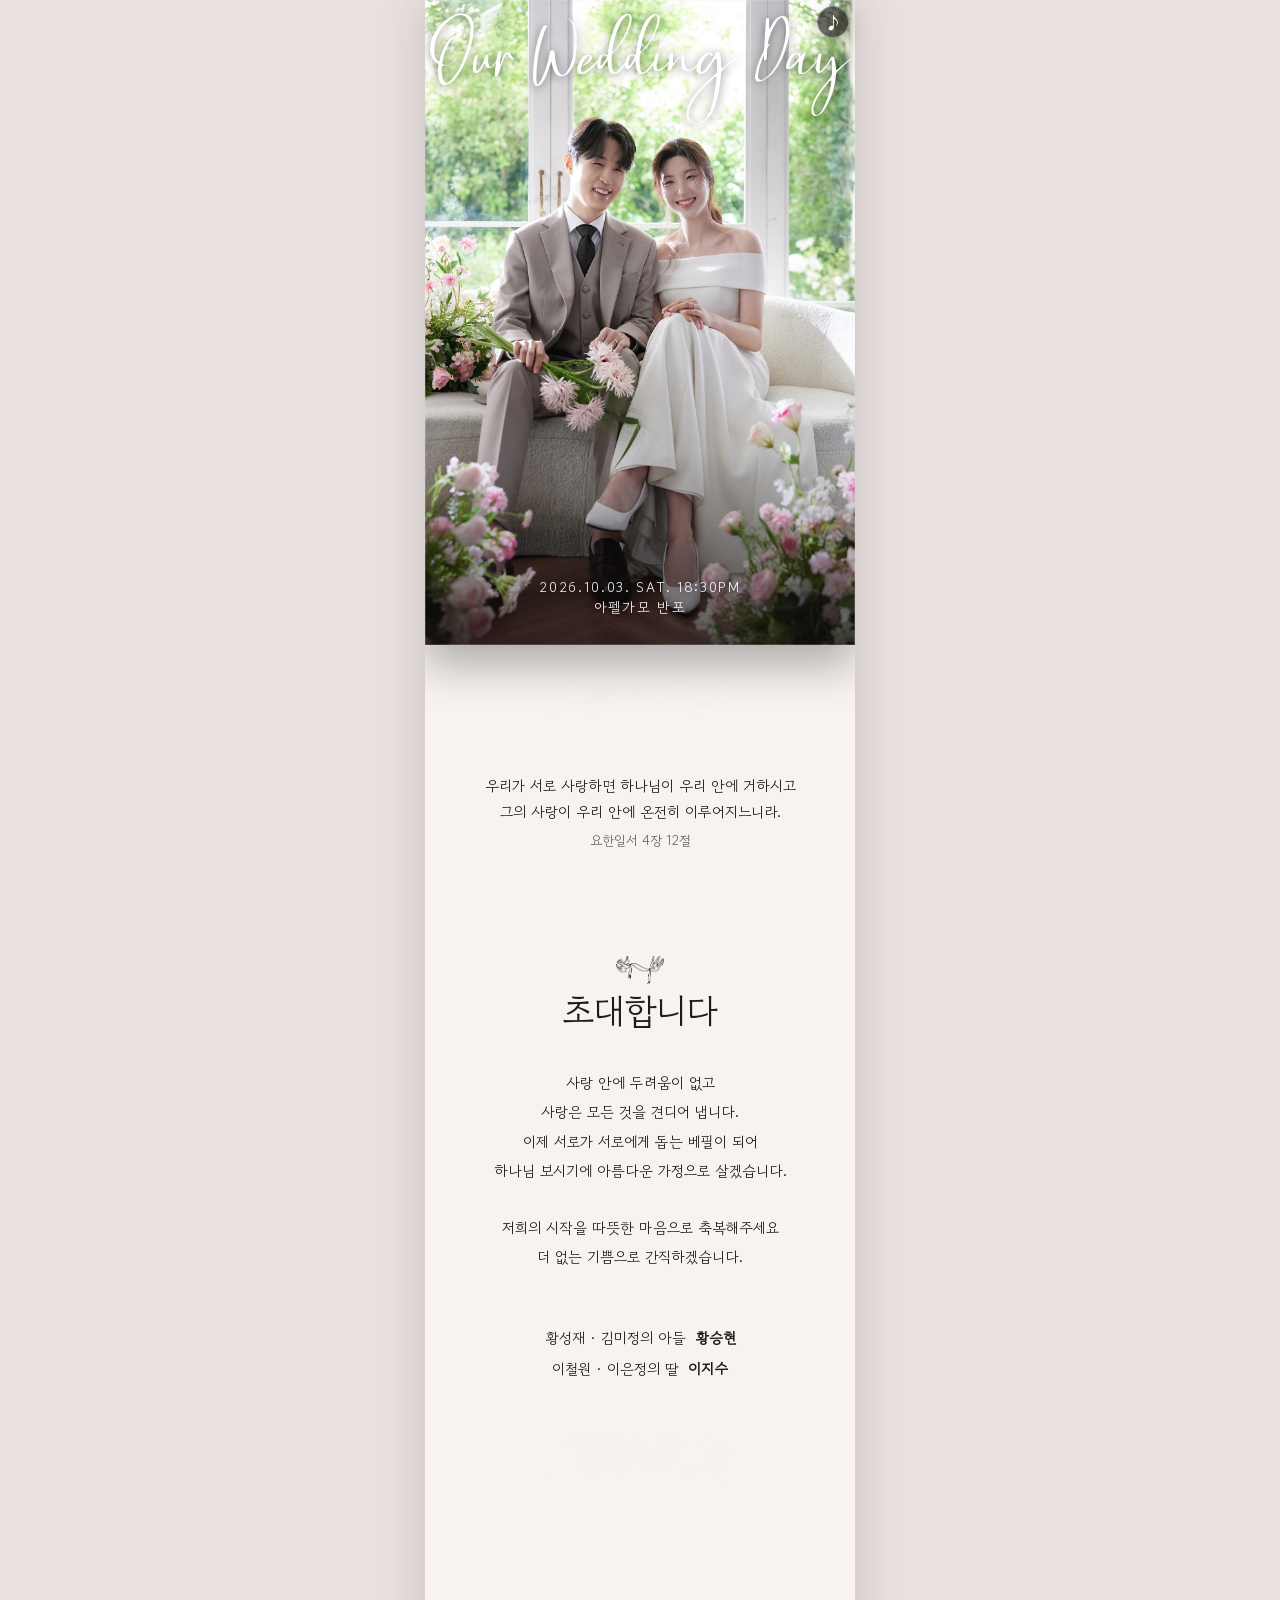
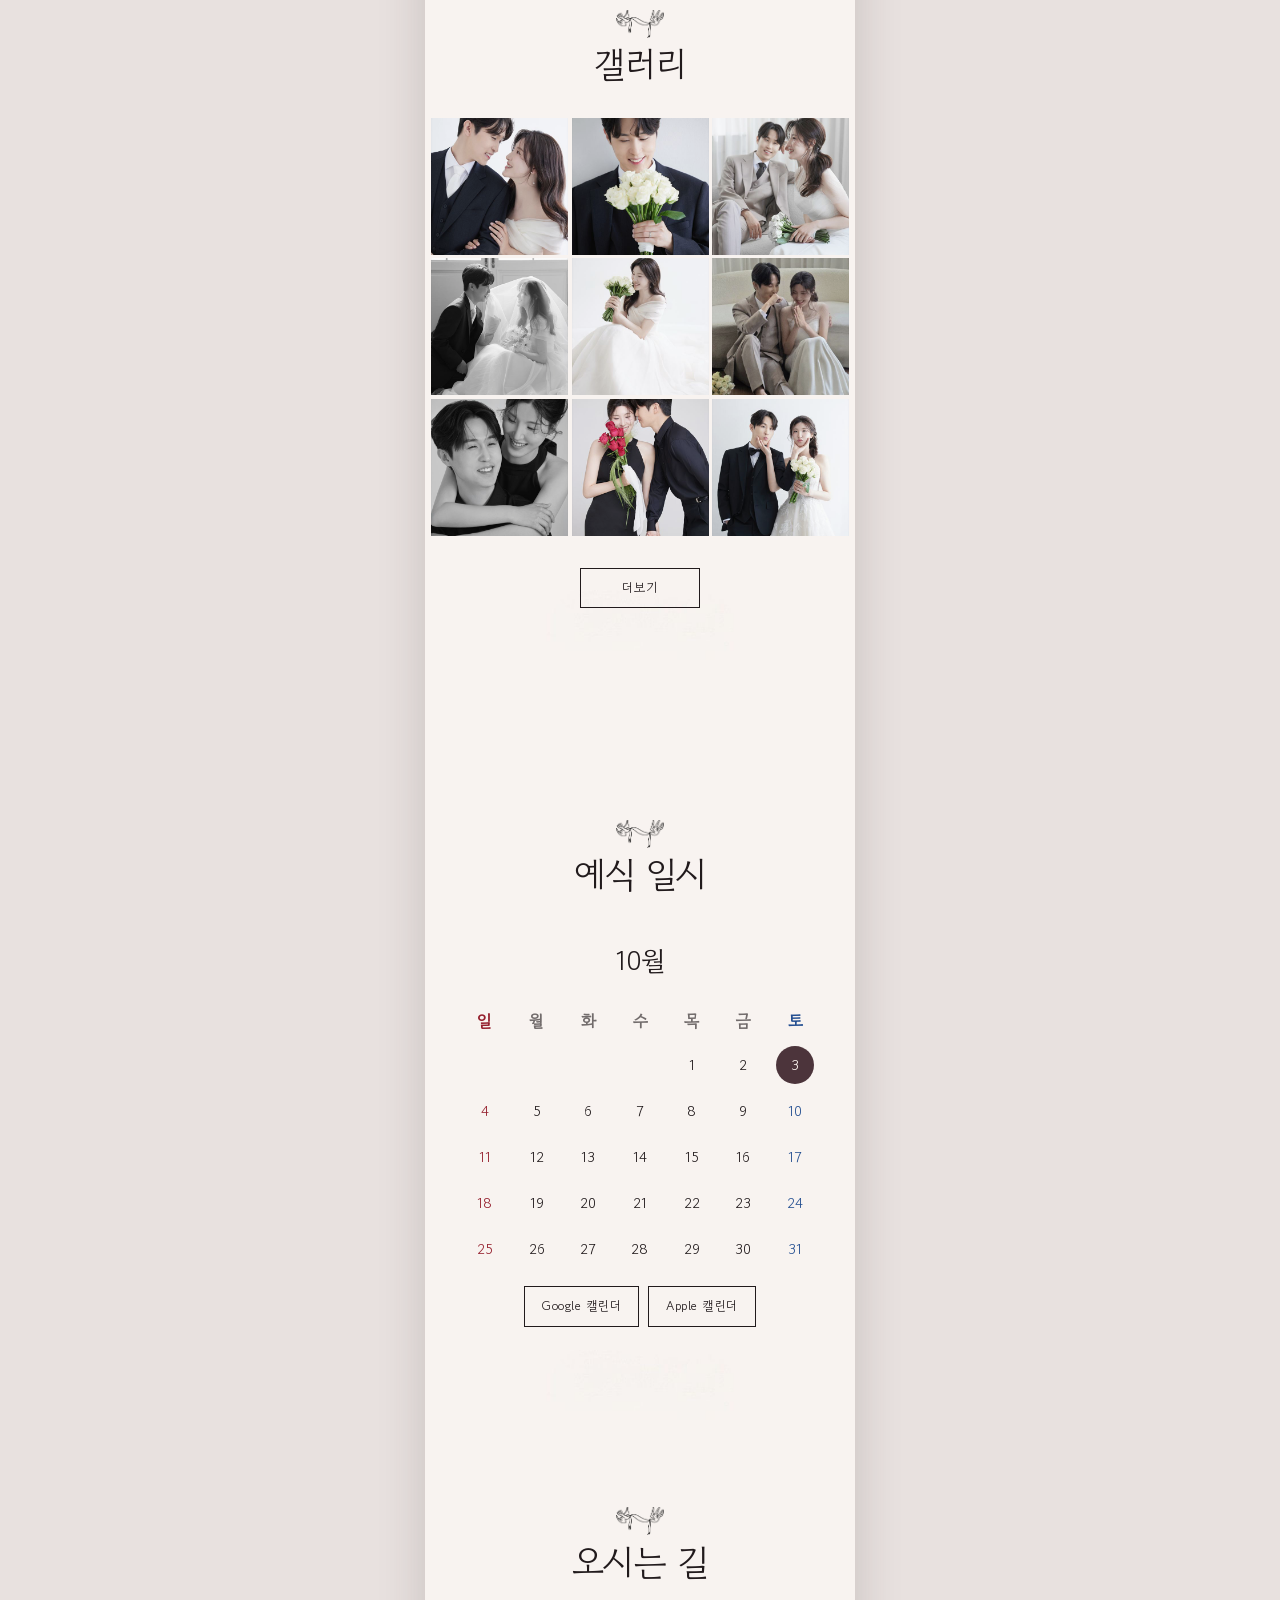
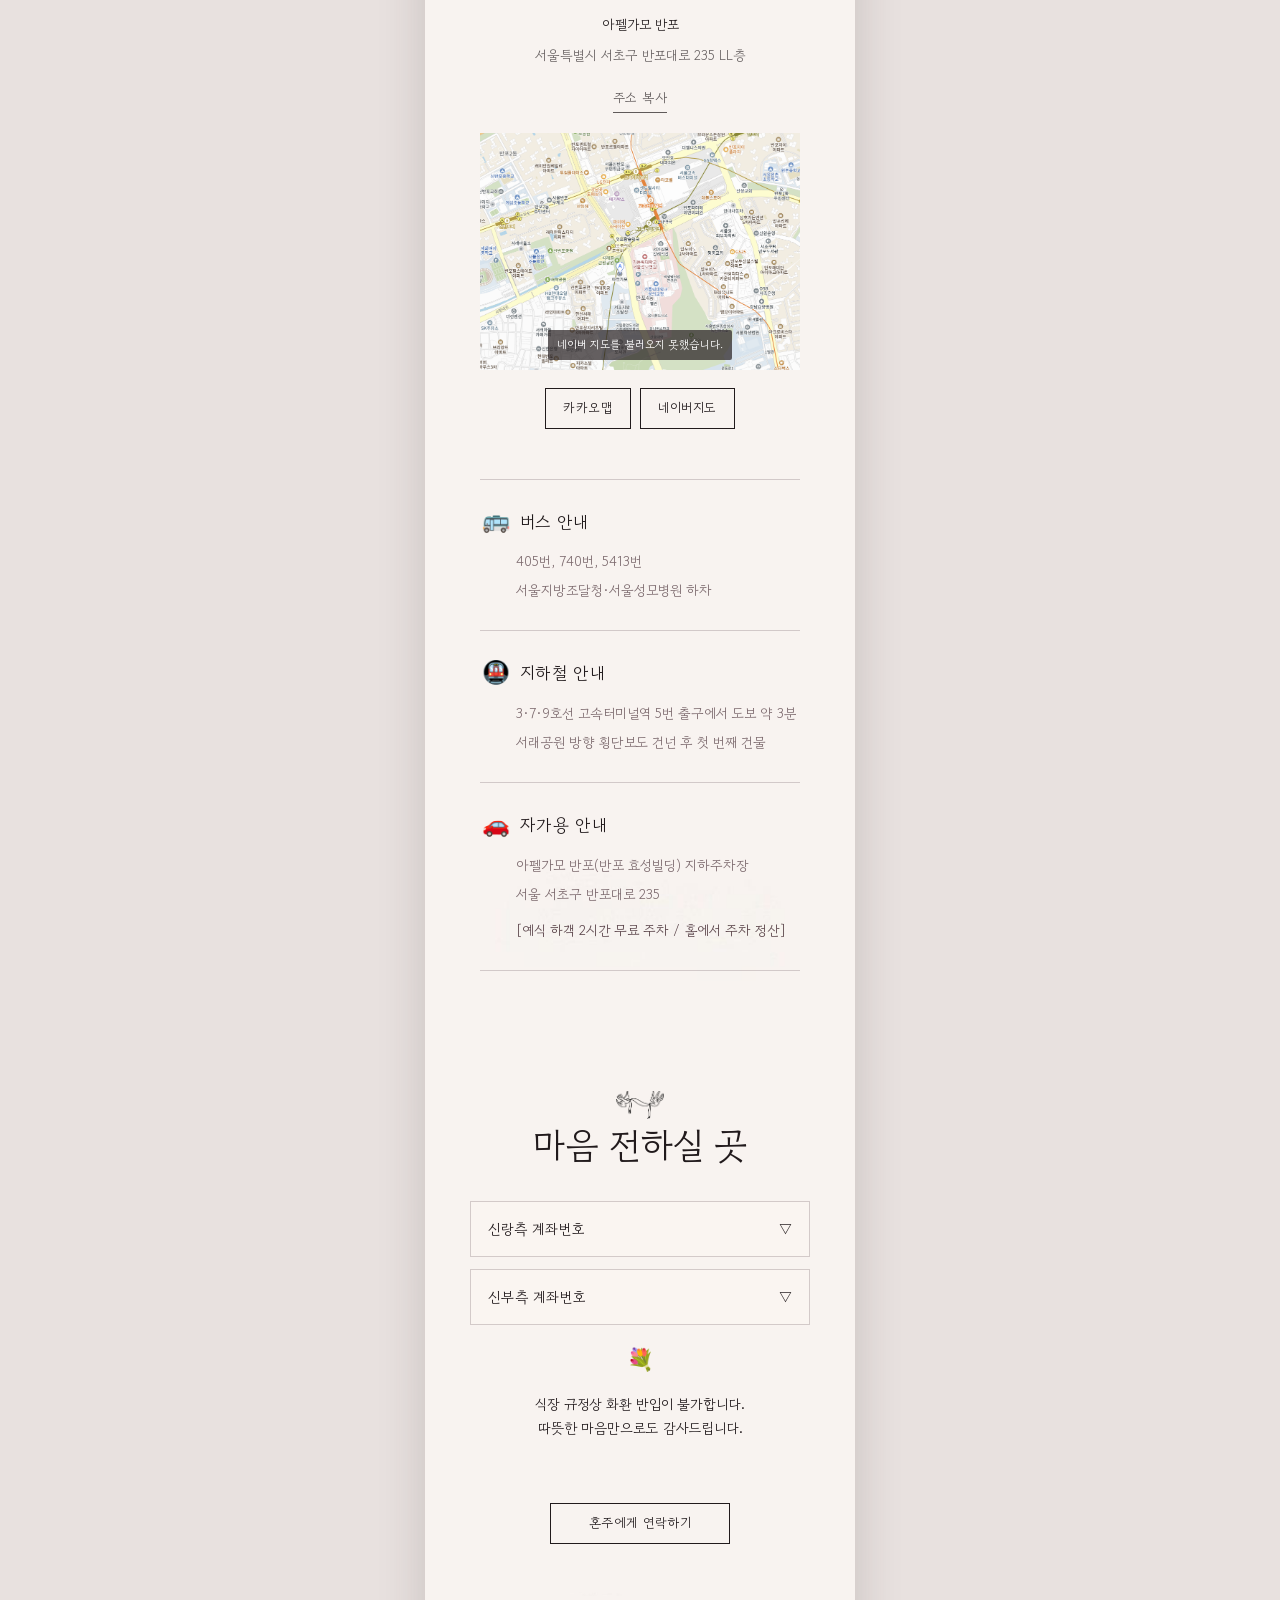
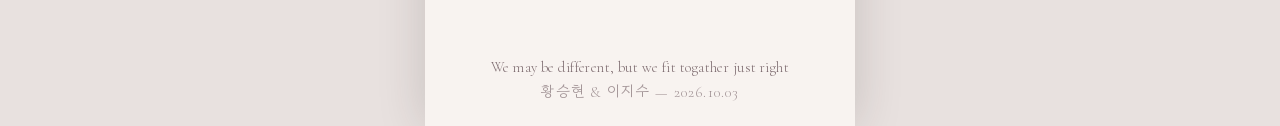
==== index.html @ 0a75066a "Add files via upload" ====
﻿<!DOCTYPE html>
<html lang="ko">
<head>
  <meta charset="UTF-8">
  <meta name="viewport" content="width=device-width, initial-scale=1.0, maximum-scale=1.0, user-scalable=no, viewport-fit=cover">
  <meta name="format-detection" content="telephone=no">

  <!-- Meta / OG tags - config.js 값으로 script에서 동적 설정 -->
  <meta property="og:type" content="website">
  <meta property="og:url" content="https://jisu-seunghyun.github.io/wedding/">
  <meta property="og:title" content="황승현 ♥ 이지수 결혼합니다">
  <meta property="og:description" content="2026년 10월 3일 토요일 오후 6시 30분, 아펠가모 반포">
  <meta property="og:image" content="https://jisu-seunghyun.github.io/wedding/images/og/1.jpg?v=20260901-1">
  <meta name="description" content="">

  <title>황승현 ♥ 이지수 결혼합니다</title>

  <link rel="stylesheet" href="styles.css?v=20260902-6">
  <script src="config.js?v=20260901-2"></script>
</head>
<body>

  <!-- ─── Background Music ─── -->
  <audio id="bgmAudio" src="music/bgm.mp3" loop preload="none"></audio>
  <button class="bgm-toggle" id="bgmToggle" type="button" aria-label="배경음악 재생" aria-pressed="false">
    ♪
  </button>

  <!-- ─── Curtain (Simple Overlay) ─── -->
  <div id="curtain" class="curtain" hidden>
    <div class="curtain__content">
      <p class="curtain__names" id="curtainNames"></p>
      <button class="curtain__btn" id="curtainBtn">열기</button>
    </div>
  </div>

  <!-- ─── Toast Notification ─── -->
  <div id="toast" class="toast" aria-live="polite"></div>

  <!-- ─── Photo Viewer Modal ─── -->
  <div id="photoModal" class="photo-modal" role="dialog" aria-modal="true" aria-label="사진 보기">
    <button class="photo-modal__close" id="modalClose" aria-label="닫기">&times;</button>
    <button class="photo-modal__nav photo-modal__nav--prev" id="modalPrev" aria-label="이전 사진">&#8249;</button>
    <button class="photo-modal__nav photo-modal__nav--next" id="modalNext" aria-label="다음 사진">&#8250;</button>
    <div class="photo-modal__container" id="modalContainer">
      <div class="photo-modal__track" id="modalTrack"></div>
    </div>
    <div class="photo-modal__counter" id="modalCounter"></div>
  </div>

  <!-- ─── Family Contact Modal ─── -->
  <div id="contactModal" class="contact-modal" role="dialog" aria-modal="true" aria-hidden="true" aria-labelledby="contactModalTitle">
    <div class="contact-modal__panel" role="document" tabindex="-1">
      <button class="contact-modal__close" id="contactModalClose" type="button" aria-label="닫기">&times;</button>
      <h2 class="contact-modal__title" id="contactModalTitle">혼주에게 연락하기</h2>
      <div class="contact-modal__grid">
        <section class="contact-modal__side" aria-labelledby="groomContactTitle">
          <h3 class="contact-modal__side-title" id="groomContactTitle">신랑측</h3>
          <div class="contact-modal__list" id="groomContactList"></div>
        </section>
        <section class="contact-modal__side" aria-labelledby="brideContactTitle">
          <h3 class="contact-modal__side-title" id="brideContactTitle">신부측</h3>
          <div class="contact-modal__list" id="brideContactList"></div>
        </section>
      </div>
    </div>
  </div>

  <!-- Main Content -->
  <main id="mainContent" class="main-content">
    <!-- Page 1: Cover -->
    <section class="page page--dark hero" id="hero">
      <div class="page__inner hero__inner">
        <figure class="hero__photo-frame animate-item" data-animate="fade-in">
          <img class="hero__photo" id="heroPhoto" src="" width="1333" height="2000" alt="신랑 신부 웨딩 사진" loading="eager">
          <header class="hero__heading">
            <p class="hero__eyebrow">Our Wedding Day</p>
          </header>
          <div class="hero__content">
            <p class="hero__date" id="heroDate"></p>
            <p class="hero__venue" id="heroVenue"></p>
          </div>
        </figure>
        <div class="countdown" id="countdown" aria-hidden="true">
          <p id="countdownLabel"></p>
          <span id="countDays">0</span><span id="countHours">0</span>
          <span id="countMinutes">0</span><span id="countSeconds">0</span>
        </div>
      </div>
    </section>

    <!-- Page 2: Invitation -->
    <section class="page page--dark greeting" id="greeting">
      <div class="page__inner greeting__inner">
        <div class="greeting__bridge">
          <p class="greeting__scripture animate-item" data-animate="fade-up">
            우리가 서로 사랑하면 하나님이 우리 안에 거하시고<br>
            그의 사랑이 우리 안에 온전히 이루어지느니라.
            <span class="greeting__scripture-reference">요한일서 4장 12절</span>
          </p>
          <img class="section-decoration animate-item" src="pigeon.png?v=20260901-1" width="1619" height="972" alt="" aria-hidden="true" loading="lazy" decoding="async" data-animate="fade-up">
        </div>
        <div class="greeting__body">
          <h2 class="section__title greeting__title animate-item" data-animate="fade-up">초대합니다</h2>
          <div class="greeting__message animate-item" data-animate="fade-up">
            <p>사랑 안에 두려움이 없고<br>사랑은 모든 것을 견디어 냅니다.<br>이제 서로가 서로에게 돕는 베필이 되어<br>하나님 보시기에 아름다운 가정으로 살겠습니다.</p>
            <p>저희의 시작을 따뜻한 마음으로 축복해주세요<br>더 없는 기쁨으로 간직하겠습니다.</p>
          </div>
          <div class="greeting__parents animate-item" data-animate="fade-up" id="greetingParents"></div>
        </div>
      </div>
    </section>

    <!-- Page 3: Gallery -->
    <section class="page page--dark gallery" id="gallery">
      <div class="page__inner gallery__inner">
        <header class="gallery__heading animate-item" data-animate="fade-up">
          <img class="section-decoration" src="pigeon.png?v=20260901-1" width="1619" height="972" alt="" aria-hidden="true" loading="lazy" decoding="async">
          <h2 class="section__title">갤러리</h2>
        </header>
        <div class="gallery__grid" id="galleryGrid"></div>
        <div class="gallery__more-wrap animate-item" id="galleryMoreWrap" data-animate="fade-up">
          <button class="btn btn--outline gallery__more" id="galleryMoreBtn" type="button" aria-controls="galleryGrid" aria-expanded="false">더보기</button>
        </div>
        <div class="gallery__more-wrap animate-item" id="galleryCollapseWrap" data-animate="fade-up" hidden>
          <button class="btn btn--outline gallery__more" id="galleryCollapseBtn" type="button" aria-controls="galleryGrid">접기</button>
        </div>
      </div>
    </section>

    <!-- Page 4: Calendar -->
    <section class="page page--dark calendar-section" id="calendarSection">
      <div class="page__inner utility-page__inner">
        <img class="section-decoration animate-item" src="pigeon.png?v=20260901-1" width="1619" height="972" alt="" aria-hidden="true" loading="lazy" decoding="async" data-animate="fade-up">
        <h2 class="section__title animate-item" data-animate="fade-up">예식 일시</h2>
        <div class="calendar animate-item" data-animate="fade-up" id="calendarGrid"></div>
        <div class="calendar-actions animate-item" data-animate="fade-up">
          <a class="btn btn--outline" id="googleCalBtn" href="#" target="_blank" rel="noopener">Google 캘린더</a>
          <button class="btn btn--outline" id="icsDownloadBtn">Apple 캘린더</button>
        </div>
      </div>
    </section>

    <!-- Page 5: Location -->
    <section class="page page--dark location" id="location">
      <div class="page__inner location__inner">
        <header class="location__heading animate-item" data-animate="fade-up">
          <img class="section-decoration" src="pigeon.png?v=20260901-1" width="1619" height="972" alt="" aria-hidden="true" loading="lazy" decoding="async">
          <h2 class="section__title">오시는 길</h2>
        </header>
        <div class="location__info animate-item" data-animate="fade-up">
          <p class="location__venue" id="locationVenue"></p>
          <p class="location__address" id="locationAddress"></p>
          <p class="location__tel" id="locationTel"></p>
          <button class="btn btn--text location__copy" id="copyAddressBtn">주소 복사</button>
        </div>
        <div class="location__map animate-item" id="locationMapWrap" data-animate="fade-in">
          <div class="location__map-canvas" id="naverMap" tabindex="0" aria-label="아펠가모 반포 네이버 지도"></div>
          <p class="location__map-status" id="locationMapStatus">지도를 준비하는 중입니다.</p>
        </div>
        <div class="location__links animate-item" data-animate="fade-up">
          <a class="btn btn--outline" id="kakaoMapBtn" href="#" target="_blank" rel="noopener">카카오맵</a>
          <a class="btn btn--outline" id="naverMapBtn" href="#" target="_blank" rel="noopener">네이버지도</a>
        </div>
        <div class="location__directions animate-item" data-animate="fade-up">
          <section class="direction-guide">
            <h3 class="direction-guide__title"><span class="direction-guide__emoji" aria-hidden="true">🚌</span>버스 안내</h3>
            <div class="direction-guide__content">
              <p>405번, 740번, 5413번</p>
              <p>서울지방조달청·서울성모병원 하차</p>
            </div>
          </section>

          <section class="direction-guide">
            <h3 class="direction-guide__title"><span class="direction-guide__emoji" aria-hidden="true">🚇</span>지하철 안내</h3>
            <div class="direction-guide__content">
              <p>3·7·9호선 고속터미널역 5번 출구에서 도보 약 3분</p>
              <p>서래공원 방향 횡단보도 건넌 후 첫 번째 건물</p>
            </div>
          </section>

          <section class="direction-guide">
            <h3 class="direction-guide__title"><span class="direction-guide__emoji" aria-hidden="true">🚗</span>자가용 안내</h3>
            <div class="direction-guide__content">
              <p>아펠가모 반포(반포 효성빌딩) 지하주차장</p>
              <p>서울 서초구 반포대로 235</p>
              <p class="direction-guide__notice">[예식 하객 2시간 무료 주차 / 홀에서 주차 정산]</p>
            </div>
          </section>
        </div>
      </div>
    </section>

    <!-- Account Section (축의금) -->
    <section class="page page--dark account" id="account">
      <div class="page__inner utility-page__inner">
        <img class="section-decoration animate-item" src="pigeon.png?v=20260901-1" width="1619" height="972" alt="" aria-hidden="true" loading="lazy" decoding="async" data-animate="fade-up">
        <h2 class="section__title animate-item" data-animate="fade-up">마음 전하실 곳</h2>

        <!-- Groom Accounts -->
        <div class="accordion animate-item" data-animate="fade-up">
          <button class="accordion__trigger" id="groomAccordion" aria-expanded="false">
            <span>신랑측 계좌번호</span>
            <span class="accordion__arrow" aria-hidden="true">▽</span>
          </button>
          <div class="accordion__panel" id="groomAccordionPanel">
            <div class="accordion__panel-inner" id="groomAccountList"></div>
          </div>
        </div>

        <!-- Bride Accounts -->
        <div class="accordion animate-item" data-animate="fade-up">
          <button class="accordion__trigger" id="brideAccordion" aria-expanded="false">
            <span>신부측 계좌번호</span>
            <span class="accordion__arrow" aria-hidden="true">▽</span>
          </button>
          <div class="accordion__panel" id="brideAccordionPanel">
            <div class="accordion__panel-inner" id="brideAccountList"></div>
          </div>
        </div>

        <p class="account__desc animate-item" data-animate="fade-up">
          <span class="account__flower-emoji" aria-hidden="true">💐</span>
          식장 규정상 화환 반입이 불가합니다.<br>
          따뜻한 마음만으로도 감사드립니다.
        </p>
        <button class="btn btn--outline account__contact-button animate-item" id="contactModalOpen" type="button" data-animate="fade-up">
          혼주에게 연락하기
        </button>
      </div>
    </section>

    <!-- Footer -->
    <footer class="footer">
      <p class="footer__quote">We may be different, but we fit togather just right</p>
      <p class="footer__text" id="footerText"></p>
    </footer>

  </main>

  <script src="script.js?v=20260902-5"></script>
</body>
</html>
---- styles.css ----
@font-face {
  font-family: 'Great Vibes';
  src: url('fonts/great-vibes-regular.woff2') format('woff2');
  font-style: normal;
  font-weight: 400;
  font-display: swap;
}

@font-face {
  font-family: 'Bethany';
  src: url('fonts/bethany-regular.otf') format('opentype');
  font-style: normal;
  font-weight: 400;
  font-display: swap;
}

@font-face {
  font-family: 'Cormorant Garamond';
  src: url('fonts/cormorant-garamond-light.woff2') format('woff2');
  font-style: normal;
  font-weight: 300 600;
  font-display: swap;
}

@font-face {
  font-family: 'Cormorant Garamond';
  src: url('fonts/cormorant-garamond-bold.woff2') format('woff2');
  font-style: normal;
  font-weight: 700 900;
  font-display: swap;
}

@font-face {
  font-family: 'Gowun Dodum';
  src: url('fonts/gowun-dodum-regular.woff2') format('woff2');
  font-style: normal;
  font-weight: 400;
  font-display: swap;
}

:root {
  --ink: #211a1c;
  --wine: #4c343b;
  --rose: #b27c83;
  --blush: #f2d2d2;
  --paper: #fff8f3;
  --paper-muted: #efdeda;
  --line-dark: rgba(76, 52, 59, 0.22);
  --line-light: rgba(76, 52, 59, 0.22);
  --font-script: 'Great Vibes';
  --font-en: 'Cormorant Garamond';
  --font-ko: 'Gowun Dodum';
  --stable-viewport-height: 100vh;
  --greeting-bridge-gap: clamp(84px, 22vw, 104px);
  --hero-to-scripture-gap: clamp(126px, 33vw, 156px);
  --hero-content-bottom: clamp(20px, 4.7vw, 28px);
  --safe-top: env(safe-area-inset-top, 0px);
  --safe-bottom: env(safe-area-inset-bottom, 0px);
  --safe-left: env(safe-area-inset-left, 0px);
  --safe-right: env(safe-area-inset-right, 0px);
}

*,
*::before,
*::after {
  box-sizing: border-box;
  margin: 0;
  padding: 0;
}

html {
  font-size: 18px;
  scroll-behavior: smooth;
  -webkit-text-size-adjust: 100%;
}

body {
  min-width: 280px;
  overflow-x: hidden;
  color: var(--ink);
  background: #e8e1df;
  font-family: var(--font-ko), sans-serif;
  font-weight: 300;
  line-height: 1.75;
  -webkit-font-smoothing: antialiased;
}

body.no-scroll { overflow: hidden; }

img {
  display: block;
  width: 100%;
  max-width: 100%;
}

button,
a {
  color: inherit;
  font: inherit;
}

button {
  border: 0;
  background: none;
  cursor: pointer;
}

a { text-decoration: none; }

.main-content {
  width: 100%;
  max-width: 430px;
  margin: 0 auto;
  overflow: hidden;
  background: var(--ink);
  box-shadow: 0 0 44px rgba(48, 37, 40, 0.18);
}

.page {
  position: relative;
  isolation: isolate;
  display: flex;
  width: 100%;
  min-height: var(--stable-viewport-height);
  overflow: hidden;
  background-position: center;
  background-size: cover;
}

.page--dark {
  color: var(--ink);
  background-color: #f7f3f0;
  background-image: url('images/layout/Page_Background.jpg');
}

.page--pink {
  color: var(--wine);
  background-color: var(--blush);
  background-image: url('images/layout/background-pink.jpg');
}

.page__inner {
  position: relative;
  z-index: 1;
  width: 100%;
  margin: auto;
  padding-right: max(28px, var(--safe-right));
  padding-left: max(28px, var(--safe-left));
}

.page-kicker {
  margin-bottom: 8px;
  font-family: var(--font-en), Georgia, serif;
  font-size: 0.78rem;
  font-weight: 500;
  letter-spacing: 0.28em;
  line-height: 1.2;
  text-transform: uppercase;
}

.section__title {
  font-family: var(--font-ko), sans-serif;
  font-size: clamp(1.85rem, 8vw, 2.5rem);
  font-weight: 400;
  letter-spacing: -0.025em;
  line-height: 1.2;
}

.section-decoration {
  display: block;
  width: 47.2px;
  height: auto;
  margin: 0 auto 4.2px;
  object-fit: contain;
}

.section__ornament {
  display: block;
  width: 42px;
  height: 1px;
  margin: 24px auto;
  background: currentColor;
  opacity: 0.48;
}

/* Fixed UI */
.bgm-toggle {
  position: fixed;
  top: calc(6px + var(--safe-top));
  right: max(calc((100vw - 430px) / 2 + 6px), calc(6px + var(--safe-right)));
  z-index: 8500;
  display: grid;
  width: 32px;
  height: 32px;
  place-items: center;
  border: 1px solid rgba(255, 255, 255, 0.3);
  border-radius: 50%;
  color: var(--paper);
  background: rgba(33, 26, 28, 0.66);
  box-shadow: 0 5px 18px rgba(0, 0, 0, 0.2);
  transition: transform 180ms ease, background 180ms ease;
}

.bgm-toggle:hover,
.bgm-toggle:focus-visible {
  transform: translateY(-2px);
  background: rgba(33, 26, 28, 0.92);
}

.bgm-toggle.is-playing { animation: music-pulse 2s ease-in-out infinite; }

@keyframes music-pulse {
  50% { box-shadow: 0 0 0 6px rgba(242, 210, 210, 0.12); }
}

.toast {
  position: fixed;
  bottom: calc(24px + var(--safe-bottom));
  left: 50%;
  z-index: 10000;
  max-width: calc(100vw - 40px);
  padding: 10px 18px;
  border-radius: 30px;
  color: var(--paper);
  background: rgba(33, 26, 28, 0.92);
  font-size: 0.78rem;
  white-space: nowrap;
  opacity: 0;
  pointer-events: none;
  transform: translate(-50%, 15px);
  transition: opacity 200ms ease, transform 200ms ease;
}

.toast.is-visible {
  opacity: 1;
  transform: translate(-50%, 0);
}

.curtain {
  position: fixed;
  inset: 0;
  z-index: 9999;
  display: grid;
  place-items: center;
  color: var(--ink);
  background: #f7f3f0 url('images/layout/Page_Background.jpg') center / cover;
}

.curtain[hidden] { display: none; }

.curtain.is-open {
  opacity: 0;
  pointer-events: none;
  transition: opacity 500ms ease;
}

.curtain.is-hidden { display: none; }
.curtain__content { text-align: center; }

.curtain__names {
  margin-bottom: 28px;
  font-family: var(--font-ko), sans-serif;
  font-size: 1.7rem;
  letter-spacing: 0.08em;
}

.curtain__btn {
  padding: 9px 28px;
  border: 1px solid var(--line-dark);
  font-size: 0.78rem;
  letter-spacing: 0.18em;
}

/* Page 1 */
.page.hero {
  min-height: auto;
}

.hero__inner {
  display: flex;
  flex-direction: column;
  justify-content: flex-start;
  min-height: 0;
  margin: 0 auto;
  padding-top: 0;
  padding-bottom: calc(var(--hero-to-scripture-gap) - var(--hero-content-bottom));
  text-align: center;
}

.hero__heading {
  position: absolute;
  z-index: 2;
  top: clamp(22px, 5.5vw, 28px);
  right: 4px;
  left: 4px;
  color: #fff;
  text-shadow: 0 1px 10px rgba(0, 0, 0, 0.5);
  pointer-events: none;
}

.hero__eyebrow {
  font-family: 'Bethany', var(--font-script), cursive;
  font-size: clamp(58px, 18vw, 78px);
  font-weight: 400;
  letter-spacing: 0;
  line-height: 1;
  white-space: nowrap;
  transform: none;
}

.hero__photo-frame {
  position: relative;
  width: auto;
  margin-right: calc(-1 * max(28px, var(--safe-right)));
  margin-left: calc(-1 * max(28px, var(--safe-left)));
  overflow: hidden;
  background: #31282b;
  box-shadow: 0 20px 42px rgba(0, 0, 0, 0.3);
}

.hero__photo-frame::after {
  content: '';
  position: absolute;
  z-index: 3;
  inset: 0;
  border: 1px solid rgba(255, 255, 255, 0.16);
  pointer-events: none;
}

.hero__photo-frame::before {
  content: '';
  position: absolute;
  z-index: 1;
  right: 0;
  bottom: 0;
  left: 0;
  height: 30%;
  background: linear-gradient(to bottom, transparent, rgba(24, 18, 20, 0.58));
  pointer-events: none;
}

.hero__photo {
  width: 100%;
  height: auto;
}

.hero__content {
  position: absolute;
  z-index: 2;
  right: 24px;
  bottom: var(--hero-content-bottom);
  left: 24px;
  display: grid;
  gap: 1px;
  margin: 0;
  color: #fff;
  text-shadow: 0 1px 8px rgba(0, 0, 0, 0.72);
}

.hero__date,
.hero__venue {
  font-size: 0.78rem;
  letter-spacing: 0.12em;
  line-height: 1.35;
  opacity: 0.94;
}

.countdown { display: none; }

/* Page 2 */
.greeting__inner {
  display: flex;
  flex-direction: column;
  justify-content: flex-start;
  min-height: var(--stable-viewport-height);
  margin: 0 auto;
  padding-top: 0;
  padding-bottom: 58px;
  text-align: center;
}

.greeting__bridge {
  flex: 0 0 auto;
  width: 100%;
}

.greeting__body {
  width: 100%;
  margin: 0 0 auto;
}

.greeting__scripture {
  width: min(100%, 370px);
  margin: 0 auto var(--greeting-bridge-gap);
  font-size: 0.82rem;
  line-height: 1.75;
  word-break: keep-all;
}

.greeting__scripture-reference {
  display: block;
  margin-top: 4px;
  font-size: 0.74rem;
  opacity: 0.68;
}

.greeting__title {
  margin-bottom: 36px;
  font-family: var(--font-ko), sans-serif;
}

.greeting__message {
  width: min(100%, 370px);
  margin: 0 auto;
  font-size: 0.82rem;
  line-height: 2;
  word-break: keep-all;
}

.greeting__message p { margin: 0; }

.greeting__message p + p { margin-top: 1.8em; }

.greeting__parents {
  display: grid;
  gap: 7px;
  margin-top: clamp(30px, 8vh, 54px);
  font-size: 0.82rem;
  line-height: 1.65;
}

.parent-row { white-space: nowrap; }

.child-name {
  margin-left: 4px;
  font-weight: 700;
}

.deceased::before {
  content: '故 ';
  font-size: 0.7em;
}

/* Gallery */
.gallery { min-height: var(--stable-viewport-height); }

.page__inner.gallery__inner {
  padding-top: 50px;
  padding-right: 6px;
  padding-bottom: 58px;
  padding-left: 6px;
}

.gallery__heading {
  margin-bottom: 32px;
  text-align: center;
}

.gallery__heading .section__title {
  font-family: var(--font-ko), sans-serif;
}

.gallery__grid {
  display: grid;
  grid-template-columns: repeat(3, 1fr);
  gap: 4px;
}

.gallery__item {
  position: relative;
  aspect-ratio: 1;
  overflow: hidden;
  background: #30272a;
  contain: layout paint;
  cursor: pointer;
}

.gallery__item img {
  height: 100%;
  object-fit: cover;
  filter: saturate(0.88) contrast(0.96);
  transition: transform 450ms ease, filter 450ms ease;
}

.gallery__item:hover img,
.gallery__item:focus-visible img {
  filter: saturate(1) contrast(1);
  transform: scale(1.04);
}

.gallery__item.gallery__item--row-reveal {
  transform: translateY(12px) scale(0.988);
  transition-duration: 1400ms;
  transition-timing-function: cubic-bezier(0.4, 0, 0.2, 1);
  will-change: opacity, transform;
}

.gallery__item.gallery__item--row-reveal.is-visible {
  transform: translateY(0) scale(1);
}

.gallery__more-wrap {
  display: flex;
  justify-content: center;
  margin-top: 32px;
}

.gallery__more-wrap[hidden] { display: none; }

.gallery__more { min-width: 120px; }

.loading-placeholder {
  grid-column: 1 / -1;
  display: flex;
  justify-content: center;
  gap: 7px;
  padding: 60px 0;
}

.loading-dot {
  width: 5px;
  height: 5px;
  border-radius: 50%;
  background: currentColor;
  opacity: 0.4;
  animation: loading-dot 1s ease-in-out infinite alternate;
}

.loading-dot:nth-child(2) { animation-delay: 150ms; }
.loading-dot:nth-child(3) { animation-delay: 300ms; }

@keyframes loading-dot {
  to { opacity: 1; transform: translateY(-4px); }
}

/* Page 6 */
.location__inner {
  padding-top: 54px;
  padding-bottom: 64px;
}

.location__heading {
  margin-bottom: 30px;
  text-align: center;
}

.location__info {
  margin-bottom: 20px;
  text-align: center;
}

.location__venue {
  font-family: var(--font-ko), sans-serif;
  font-size: 0.75rem;
}

.location__address,
.location__tel {
  margin-top: 8px;
  font-size: 0.75rem;
  opacity: 0.66;
}

.location__copy { margin-top: 9px; }

.location__map {
  position: relative;
  display: block;
  width: min(100%, 320px);
  aspect-ratio: 1784 / 1322;
  margin: 0 auto;
  overflow: hidden;
  background: #e6e0dc url('images/location/map.png') center / contain no-repeat;
}

.location__map-canvas {
  position: relative;
  z-index: 1;
  width: 100%;
  height: 100%;
  opacity: 0;
  transition: opacity 180ms ease;
}

.location__map.is-ready .location__map-canvas { opacity: 1; }
.location__map.is-error .location__map-canvas { display: none; }

.location__map-status {
  position: absolute;
  bottom: 10px;
  left: 50%;
  z-index: 2;
  padding: 5px 9px;
  border-radius: 2px;
  color: #fff;
  background: rgba(42, 35, 37, 0.72);
  font-size: 0.62rem;
  white-space: nowrap;
  pointer-events: none;
  transform: translateX(-50%);
}

.location__map.is-ready .location__map-status { display: none; }

.location__map:focus-within {
  outline: 2px solid var(--wine);
  outline-offset: 4px;
}

.naver-map-info {
  min-width: 190px;
  padding: 10px 12px;
  border: 1px solid rgba(76, 52, 59, 0.18);
  border-radius: 3px;
  color: var(--ink);
  background: #fff;
  box-shadow: 0 4px 14px rgba(48, 39, 42, 0.18);
  font-family: var(--font-ko), sans-serif;
  font-size: 0.68rem;
  line-height: 1.45;
  text-align: center;
}

.naver-map-info strong,
.naver-map-info span { display: block; }

.naver-map-info span {
  margin-top: 3px;
  opacity: 0.7;
}

.location__links,
.calendar-actions {
  display: flex;
  justify-content: center;
  gap: 9px;
  margin-top: 18px;
}

.location__directions {
  width: min(100%, 320px);
  margin: 50px auto 0;
  text-align: left;
}

.direction-guide {
  padding: 27px 2px;
  border-top: 1px solid var(--line-dark);
}

.direction-guide:last-child {
  border-bottom: 1px solid var(--line-dark);
}

.direction-guide__title {
  display: flex;
  align-items: center;
  gap: 9px;
  margin-bottom: 14px;
  font-size: 0.95rem;
  font-weight: 500;
  letter-spacing: 0.04em;
}

.direction-guide__emoji {
  font-family: 'Apple Color Emoji', 'Segoe UI Emoji', 'Noto Color Emoji', sans-serif;
  font-size: 1.25rem;
  line-height: 1;
}

.direction-guide__content {
  display: grid;
  gap: 5px;
  padding-left: 34px;
  font-size: 0.76rem;
  line-height: 1.75;
  color: rgba(76, 52, 59, 0.72);
}

.direction-guide__note,
.direction-guide__notice {
  margin-top: 7px;
  color: rgba(76, 52, 59, 0.92);
}

.direction-guide__stop {
  color: rgba(76, 52, 59, 0.92);
  font-weight: 400;
}

.direction-guide__stop--next {
  margin-top: 12px;
}

.direction-guide__label {
  display: inline-block;
  min-width: 58px;
  margin-right: 5px;
  color: rgba(76, 52, 59, 0.92);
}

.btn {
  display: inline-flex;
  min-height: 40px;
  align-items: center;
  justify-content: center;
  padding: 8px 17px;
  border: 1px solid currentColor;
  font-size: 0.72rem;
  letter-spacing: 0.04em;
  transition: color 180ms ease, background 180ms ease;
}

.btn--text {
  min-height: auto;
  padding: 2px 0;
  border-width: 0 0 1px;
  opacity: 0.7;
}

.page--dark .btn--outline:hover,
.page--dark .btn--outline:focus-visible {
  color: var(--paper);
  background: var(--wine);
}

.page--pink .btn--outline:hover,
.page--pink .btn--outline:focus-visible {
  color: var(--paper);
  background: var(--wine);
}

/* Calendar and accounts retain their original interaction structure. */
.utility-page__inner {
  padding-top: 61px;
  padding-bottom: 61px;
  text-align: center;
}

.calendar-section .utility-page__inner {
  display: flex;
  flex-direction: column;
  justify-content: center;
  padding-right: max(14px, var(--safe-right));
  padding-left: max(14px, var(--safe-left));
}

.calendar-section .section__title { margin-bottom: 42px; }
.account .section__title { margin-bottom: 34px; }

.page.account { min-height: auto; }

.account .utility-page__inner {
  margin: 0 auto;
  padding-top: 56px;
  padding-bottom: 52px;
}

.greeting .section__title,
.gallery .section__title,
.calendar-section .section__title,
.location .section__title,
.account .section__title {
  font-size: clamp(1.48rem, 6.4vw, 2rem);
}

.calendar {
  width: 90%;
  margin: 0 auto;
  padding: 0;
}

.calendar__header {
  margin-bottom: 22px;
  font-family: var(--font-ko), sans-serif;
  font-size: clamp(1.15rem, 5.8vw, 1.5rem);
  font-weight: 300;
  letter-spacing: 0;
}

.calendar__weekdays,
.calendar__days {
  display: grid;
  grid-template-columns: repeat(7, 1fr);
}

.calendar__weekdays { margin-bottom: 10px; }

.calendar__days {
  row-gap: clamp(4px, 1.5vw, 8px);
}

.calendar__weekday {
  font-size: 0.93rem;
  font-weight: 700;
  opacity: 0.62;
}

.calendar__day {
  display: grid;
  width: min(9vw, 38px);
  min-height: 0;
  aspect-ratio: 1;
  justify-self: center;
  place-items: center;
  border-radius: 50%;
  font-family: var(--font-ko), sans-serif;
  font-size: 0.8rem;
}

.calendar__weekday:first-child,
.calendar__day:nth-child(7n + 1) { color: #951f2d; }

.calendar__weekday:last-child,
.calendar__day:nth-child(7n) { color: #244f91; }

.calendar__weekday:first-child,
.calendar__weekday:last-child { opacity: 1; }

.calendar__day.is-today {
  color: var(--paper);
  background: var(--wine);
}

.calendar__day.is-empty { visibility: hidden; }

.account__desc {
  margin: 24px 0 0;
  font-size: 0.78rem;
  opacity: 0.66;
}

.account__flower-emoji {
  display: block;
  margin-bottom: 1em;
  font-family: 'Apple Color Emoji', 'Segoe UI Emoji', 'Noto Color Emoji', sans-serif;
  font-size: 1.2rem;
  line-height: 1;
}

.account__contact-button {
  min-width: 180px;
  margin-top: 62px;
}

.accordion {
  width: min(100%, 340px);
  margin: 0 auto 12px;
  border: 1px solid var(--line-light);
  background: rgba(255, 248, 243, 0.28);
  text-align: left;
}

.accordion__trigger {
  display: flex;
  width: 100%;
  min-height: 54px;
  align-items: center;
  justify-content: space-between;
  padding: 14px 17px;
  font-size: 0.8rem;
}

.accordion__arrow { transition: transform 250ms ease; }

.accordion__trigger[aria-expanded='true'] .accordion__arrow { transform: rotate(180deg); }

.accordion__panel {
  max-height: 0;
  overflow: hidden;
  transition: max-height 350ms ease;
}

.accordion__panel-inner { border-top: 1px solid var(--line-light); }

.account-item {
  display: flex;
  align-items: center;
  justify-content: space-between;
  gap: 12px;
  padding: 14px 17px;
  border-bottom: 1px solid rgba(76, 52, 59, 0.1);
}

.account-item:last-child { border-bottom: 0; }
.account-item__info { min-width: 0; }

.account-item__role {
  margin-bottom: 3px;
  font-size: 0.67rem;
  opacity: 0.6;
}

.account-item__detail {
  font-size: 0.76rem;
  overflow-wrap: anywhere;
}

.account-item__name {
  display: block;
  font-weight: 500;
}

.account-item__copy {
  flex: 0 0 auto;
  padding: 5px 9px;
  border: 1px solid var(--line-light);
  font-size: 0.66rem;
}

.footer {
  padding: 64px 24px calc(21px + var(--safe-bottom));
  color: rgba(76, 52, 59, 0.5);
  background: #f7f3f0 url('images/layout/Page_Background.jpg') center / cover;
  text-align: center;
}

.footer__quote {
  color: rgba(76, 52, 59, 0.72);
  font-family: var(--font-en), Georgia, serif;
  font-size: 0.8rem;
  font-weight: 500;
  letter-spacing: 0.03em;
  line-height: 1.15;
}

.footer__text {
  margin-top: 3px;
  font-family: var(--font-en), var(--font-ko), Georgia, sans-serif;
  font-size: 0.83rem;
  letter-spacing: 0.08em;
}

/* Family contact bottom sheet */
.contact-modal {
  position: fixed;
  inset: 0;
  z-index: 11000;
  display: grid;
  align-items: end;
  justify-items: center;
  visibility: hidden;
  padding-top: max(24px, var(--safe-top));
  color: var(--ink);
  background: rgba(36, 28, 30, 0.52);
  opacity: 0;
  -webkit-backdrop-filter: blur(3px);
  backdrop-filter: blur(3px);
  transition: opacity 300ms ease, visibility 300ms ease;
}

.contact-modal.is-open {
  visibility: visible;
  opacity: 1;
}

.contact-modal__panel {
  position: relative;
  width: min(100%, 430px);
  max-height: calc(100dvh - max(24px, var(--safe-top)));
  padding: 32px 18px calc(28px + var(--safe-bottom));
  overflow-y: auto;
  border-radius: 24px 24px 0 0;
  background: #f7f3f0 url('images/layout/Page_Background.jpg') center / cover;
  box-shadow: 0 -16px 46px rgba(34, 24, 27, 0.2);
  outline: none;
  transform: translate3d(0, 36px, 0);
  transition: transform 520ms cubic-bezier(0.22, 1, 0.36, 1);
}

.contact-modal.is-open .contact-modal__panel { transform: translate3d(0, 0, 0); }

.contact-modal__close {
  position: absolute;
  top: 14px;
  right: 17px;
  width: 36px;
  height: 36px;
  color: rgba(76, 52, 59, 0.62);
  font-size: 1.65rem;
  line-height: 1;
}

.contact-modal__title {
  margin-bottom: 28px;
  font-size: 1.05rem;
  font-weight: 400;
  letter-spacing: 0.02em;
  text-align: center;
}

.contact-modal__grid {
  display: grid;
  grid-template-columns: repeat(2, minmax(0, 1fr));
}

.contact-modal__side {
  min-width: 0;
  padding: 0 17px;
}

.contact-modal__side + .contact-modal__side { border-left: 1px solid var(--line-light); }

.contact-modal__side-title {
  margin-bottom: 24px;
  font-size: 0.8rem;
  font-weight: 700;
  letter-spacing: 0.08em;
  text-align: center;
}

.contact-modal__list {
  display: grid;
  gap: 20px;
}

.contact-modal__person {
  display: grid;
  justify-items: center;
  gap: 8px;
}

.contact-modal__name {
  font-size: 0.82rem;
  line-height: 1.3;
}

.contact-modal__role { font-size: 0.8em; }

.contact-modal__actions {
  display: flex;
  align-items: center;
  gap: 12px;
}

.contact-modal__message,
.contact-modal__call {
  display: inline-grid;
  padding: 2px 5px;
  color: #111;
  background: transparent;
  line-height: 1;
  place-items: center;
  transition: opacity 180ms ease, transform 180ms ease;
}

.contact-modal__message:not(:disabled):hover,
.contact-modal__message:not(:disabled):focus-visible,
.contact-modal__call:not(:disabled):hover,
.contact-modal__call:not(:disabled):focus-visible {
  opacity: 0.62;
  transform: translateY(-1px);
}

.contact-modal__message:disabled,
.contact-modal__call:disabled {
  cursor: not-allowed;
  opacity: 0.32;
}

.contact-modal__message svg,
.contact-modal__call svg {
  width: 0.64rem;
  height: 0.64rem;
  fill: currentColor;
}

/* Photo viewer */
.photo-modal {
  position: fixed;
  inset: 0;
  z-index: 9000;
  display: flex;
  align-items: center;
  justify-content: center;
  visibility: hidden;
  color: #fff;
  background: rgba(12, 10, 10, 0.96);
  opacity: 0;
  transition: opacity 220ms ease, visibility 220ms ease;
}

.photo-modal.is-open {
  visibility: visible;
  opacity: 1;
}

.photo-modal__container {
  width: 100%;
  height: 100%;
  overflow: hidden;
  touch-action: pan-y;
}

.photo-modal__track {
  display: flex;
  width: 100%;
  height: 100%;
  transition: transform 380ms cubic-bezier(0.22, 1, 0.36, 1);
  will-change: transform;
}

.photo-modal__slide {
  display: grid;
  flex: 0 0 100%;
  width: 100%;
  height: 100%;
  padding: 58px 36px;
  place-items: center;
}

.photo-modal__media {
  display: grid;
  width: min(100%, 900px);
  height: 100%;
  background-position: center;
  background-repeat: no-repeat;
  background-size: contain;
  place-items: center;
}

.photo-modal__img {
  width: auto;
  height: auto;
  max-width: 100%;
  max-height: 100%;
  object-fit: contain;
  opacity: 0;
  user-select: none;
  -webkit-user-drag: none;
  transition: opacity 180ms ease;
}

.photo-modal__img.is-loaded { opacity: 1; }

.photo-modal.is-map .photo-modal__slide { padding: 54px 12px 24px; }

.photo-modal__counter[hidden] { display: none; }

.photo-modal__close,
.photo-modal__nav {
  position: absolute;
  z-index: 2;
  color: #fff;
  opacity: 0.72;
}

.photo-modal__close {
  top: max(14px, var(--safe-top));
  right: max(18px, var(--safe-right));
  font-size: 2rem;
  line-height: 1;
}

.photo-modal__nav {
  top: 50%;
  padding: 12px;
  font-size: 2.4rem;
  transform: translateY(-50%);
}

.photo-modal__nav--prev { left: 1px; }
.photo-modal__nav--next { right: 1px; }

.photo-modal__counter {
  position: absolute;
  bottom: max(18px, var(--safe-bottom));
  left: 50%;
  font-size: 0.72rem;
  letter-spacing: 0.12em;
  opacity: 0.6;
  transform: translateX(-50%);
}

@media (max-width: 699px) {
  .photo-modal__slide { padding: 48px 0 34px; }
  .photo-modal__media {
    width: 100%;
    height: 100%;
  }
  .photo-modal__img {
    width: 100%;
    height: 100%;
    max-width: none;
    max-height: none;
  }
  .photo-modal.is-map .photo-modal__slide { padding: 48px 8px 24px; }
}

/* Scroll reveal */
.animate-item {
  opacity: 0;
  transform: translateY(18px);
  transition: opacity 750ms ease, transform 750ms cubic-bezier(0.22, 1, 0.36, 1);
}

.animate-item[data-animate='fade-in'] { transform: none; }

.animate-item.is-visible {
  opacity: 1;
  transform: none;
}

.gallery__item.animate-item:nth-child(3n + 2) { transition-delay: 70ms; }
.gallery__item.animate-item:nth-child(3n) { transition-delay: 140ms; }

@media (max-width: 350px) {
  .page__inner {
    padding-right: 20px;
    padding-left: 20px;
  }

  .gallery__grid { gap: 10px; }
  .greeting__message,
  .parent-row { font-size: 0.68rem; }
}

@media (min-width: 700px) {
  .page { min-height: 760px; }

  .hero__inner,
  .greeting__inner { min-height: 760px; }

  .contact-modal { align-items: center; }

  .contact-modal__panel {
    width: min(390px, calc(100vw - 40px));
    border-radius: 24px;
    transform: translate3d(0, 20px, 0) scale(0.985);
  }

  .contact-modal.is-open .contact-modal__panel { transform: translate3d(0, 0, 0) scale(1); }
}

html.is-kakao-webview { scroll-behavior: auto; }

.is-kakao-webview .bgm-toggle.is-playing {
  animation: none;
  background: rgba(33, 26, 28, 0.92);
}

.is-kakao-webview .bgm-toggle:hover,
.is-kakao-webview .bgm-toggle:focus-visible {
  transform: none;
}

@media (prefers-reduced-motion: reduce) {
  html { scroll-behavior: auto; }

  *,
  *::before,
  *::after {
    animation-duration: 0.01ms !important;
    animation-iteration-count: 1 !important;
    scroll-behavior: auto !important;
    transition-duration: 0.01ms !important;
  }
}
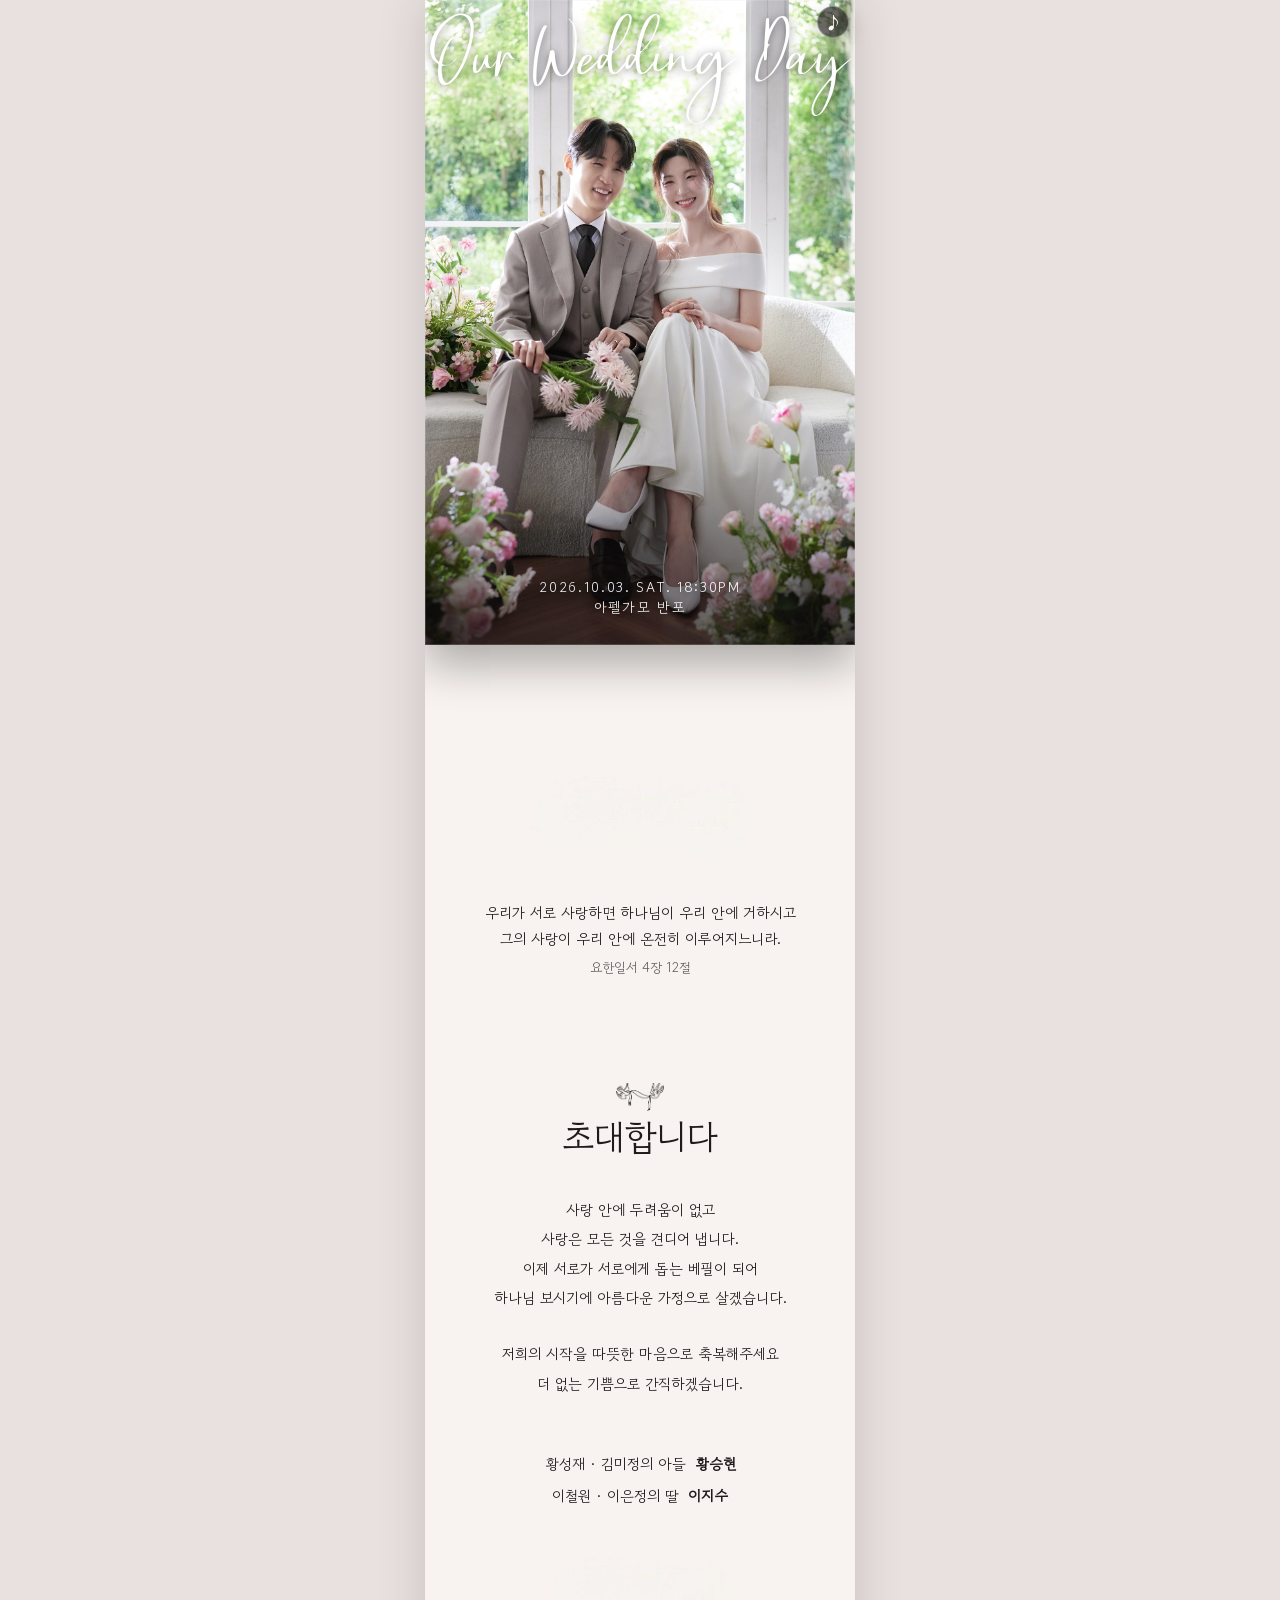
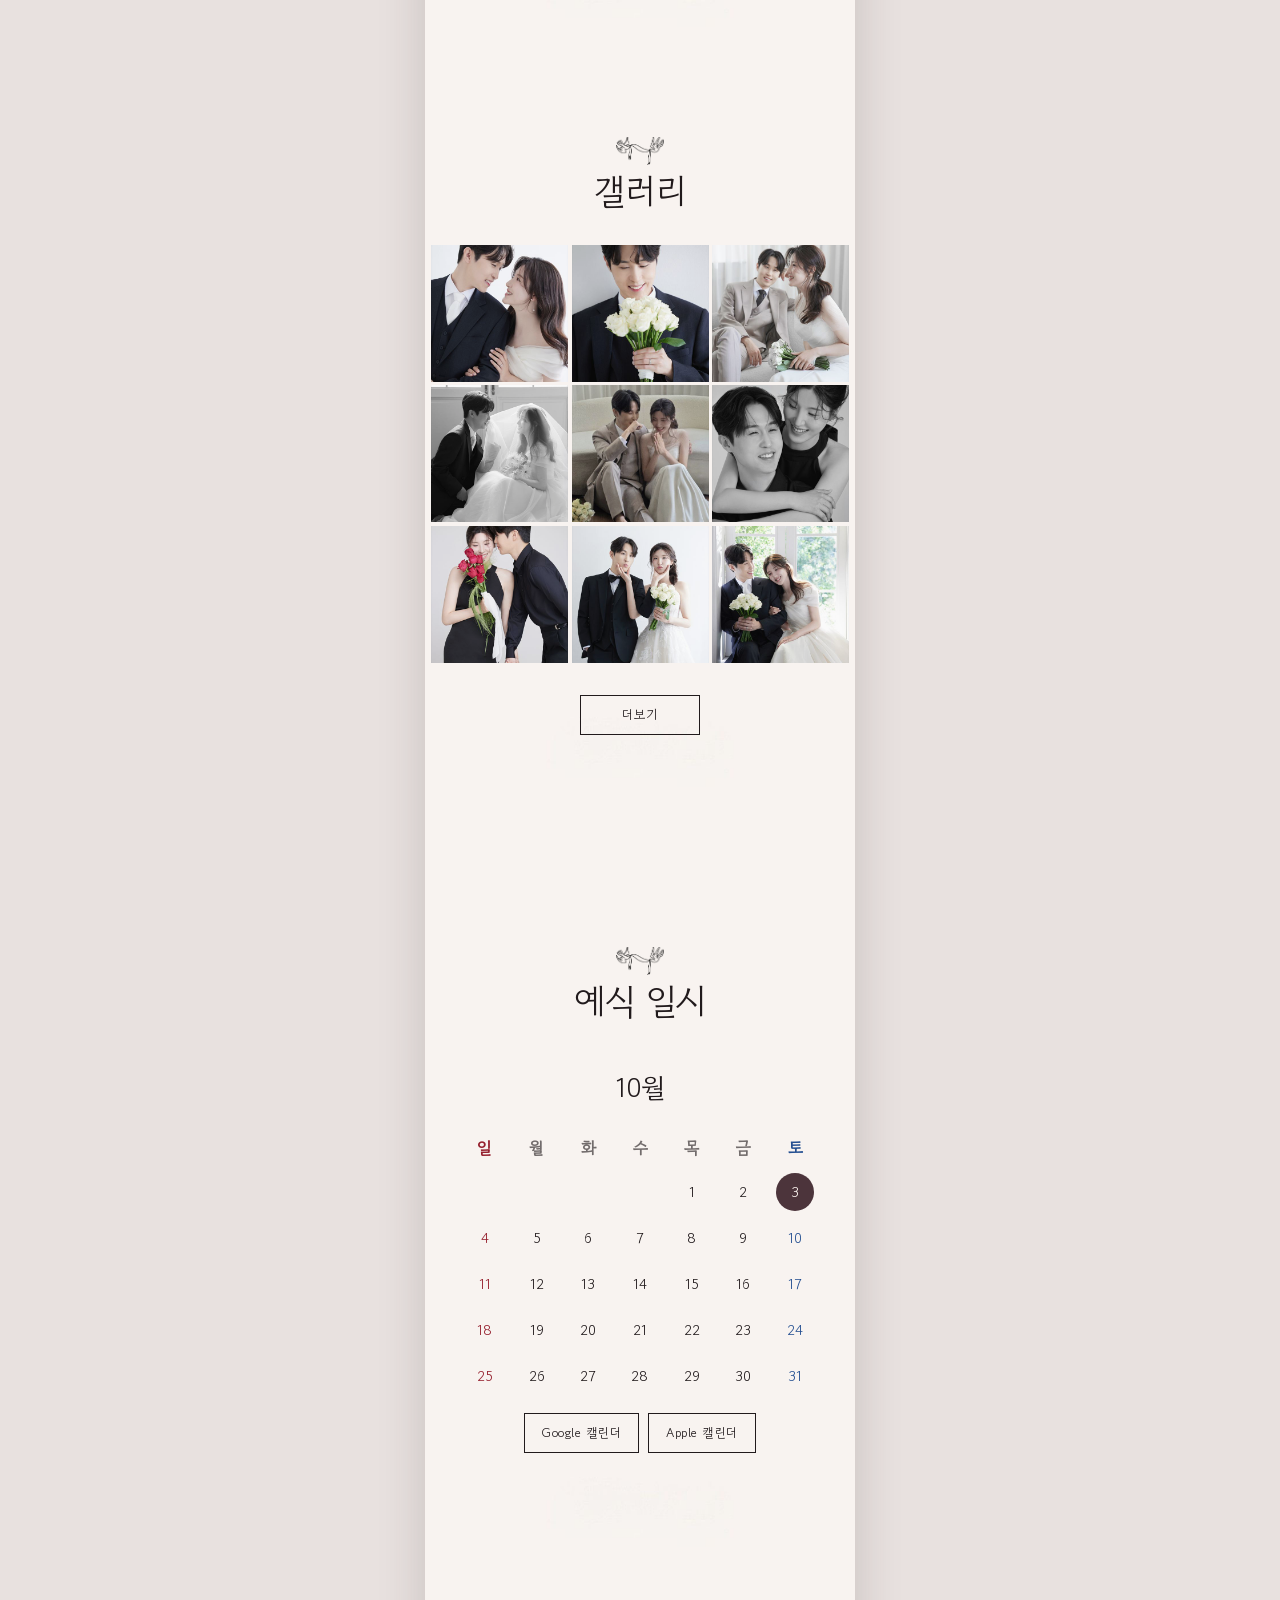
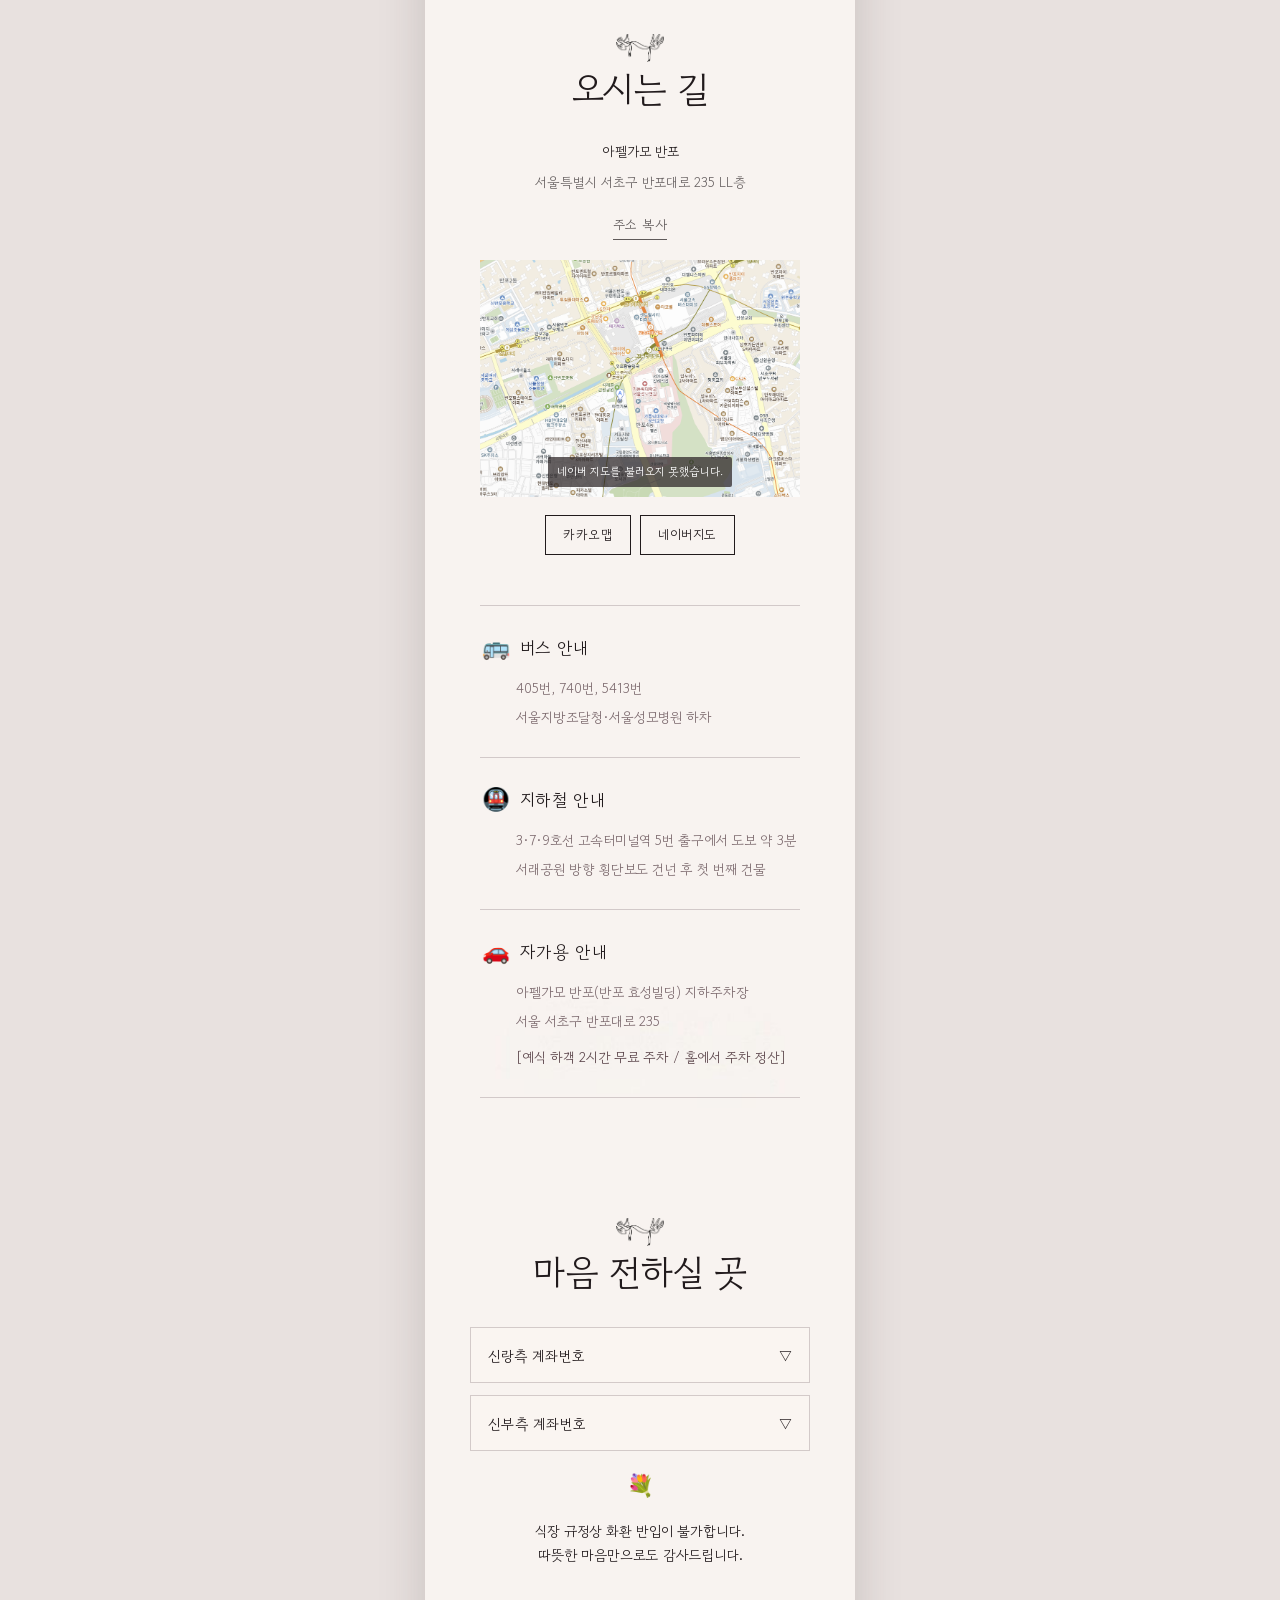
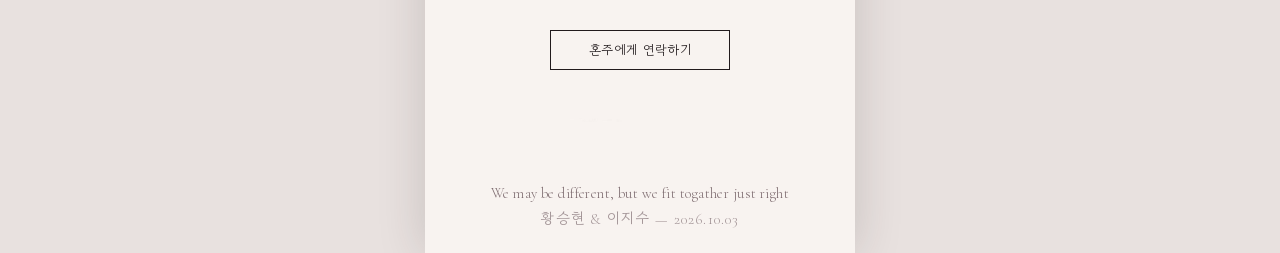
==== commit 4c0158e8: "Add files via upload" ====
--- a/index.html
+++ b/index.html
@@ -15,8 +15,10 @@
 
   <title>황승현 ♥ 이지수 결혼합니다</title>
 
-  <link rel="stylesheet" href="styles.css?v=20260902-6">
-  <script src="config.js?v=20260901-2"></script>
+  <link rel="preload" as="image" href="images/hero/1.jpg?v=20260902-1" fetchpriority="high">
+  <link rel="preload" as="font" href="fonts/bethany-regular.otf" type="font/otf" crossorigin>
+  <link rel="stylesheet" href="styles.css?v=20260902-7">
+  <script src="config.js?v=20260902-1"></script>
 </head>
 <body>
 
@@ -71,14 +73,14 @@
     <!-- Page 1: Cover -->
     <section class="page page--dark hero" id="hero">
       <div class="page__inner hero__inner">
-        <figure class="hero__photo-frame animate-item" data-animate="fade-in">
-          <img class="hero__photo" id="heroPhoto" src="" width="1333" height="2000" alt="신랑 신부 웨딩 사진" loading="eager">
+        <figure class="hero__photo-frame">
+          <img class="hero__photo" id="heroPhoto" src="images/hero/1.jpg?v=20260902-1" width="1333" height="2000" alt="신랑 신부 웨딩 사진" loading="eager" decoding="async" fetchpriority="high">
           <header class="hero__heading">
             <p class="hero__eyebrow">Our Wedding Day</p>
           </header>
           <div class="hero__content">
-            <p class="hero__date" id="heroDate"></p>
-            <p class="hero__venue" id="heroVenue"></p>
+            <p class="hero__date" id="heroDate">2026.10.03. SAT. 18:30PM</p>
+            <p class="hero__venue" id="heroVenue">아펠가모 반포</p>
           </div>
         </figure>
         <div class="countdown" id="countdown" aria-hidden="true">
@@ -238,6 +240,6 @@
 
   </main>
 
-  <script src="script.js?v=20260902-5"></script>
+  <script src="script.js?v=20260902-7"></script>
 </body>
 </html>
--- a/styles.css
+++ b/styles.css
@@ -273,14 +273,14 @@
 
 /* Page 1 */
 .page.hero {
-  min-height: auto;
+  min-height: var(--stable-viewport-height);
 }
 
 .hero__inner {
   display: flex;
   flex-direction: column;
   justify-content: flex-start;
-  min-height: 0;
+  min-height: var(--stable-viewport-height);
   margin: 0 auto;
   padding-top: 0;
   padding-bottom: calc(var(--hero-to-scripture-gap) - var(--hero-content-bottom));
@@ -311,10 +311,11 @@
 .hero__photo-frame {
   position: relative;
   width: auto;
+  aspect-ratio: 1333 / 2000;
   margin-right: calc(-1 * max(28px, var(--safe-right)));
   margin-left: calc(-1 * max(28px, var(--safe-left)));
   overflow: hidden;
-  background: #31282b;
+  background: #edf0e8;
   box-shadow: 0 20px 42px rgba(0, 0, 0, 0.3);
 }
 
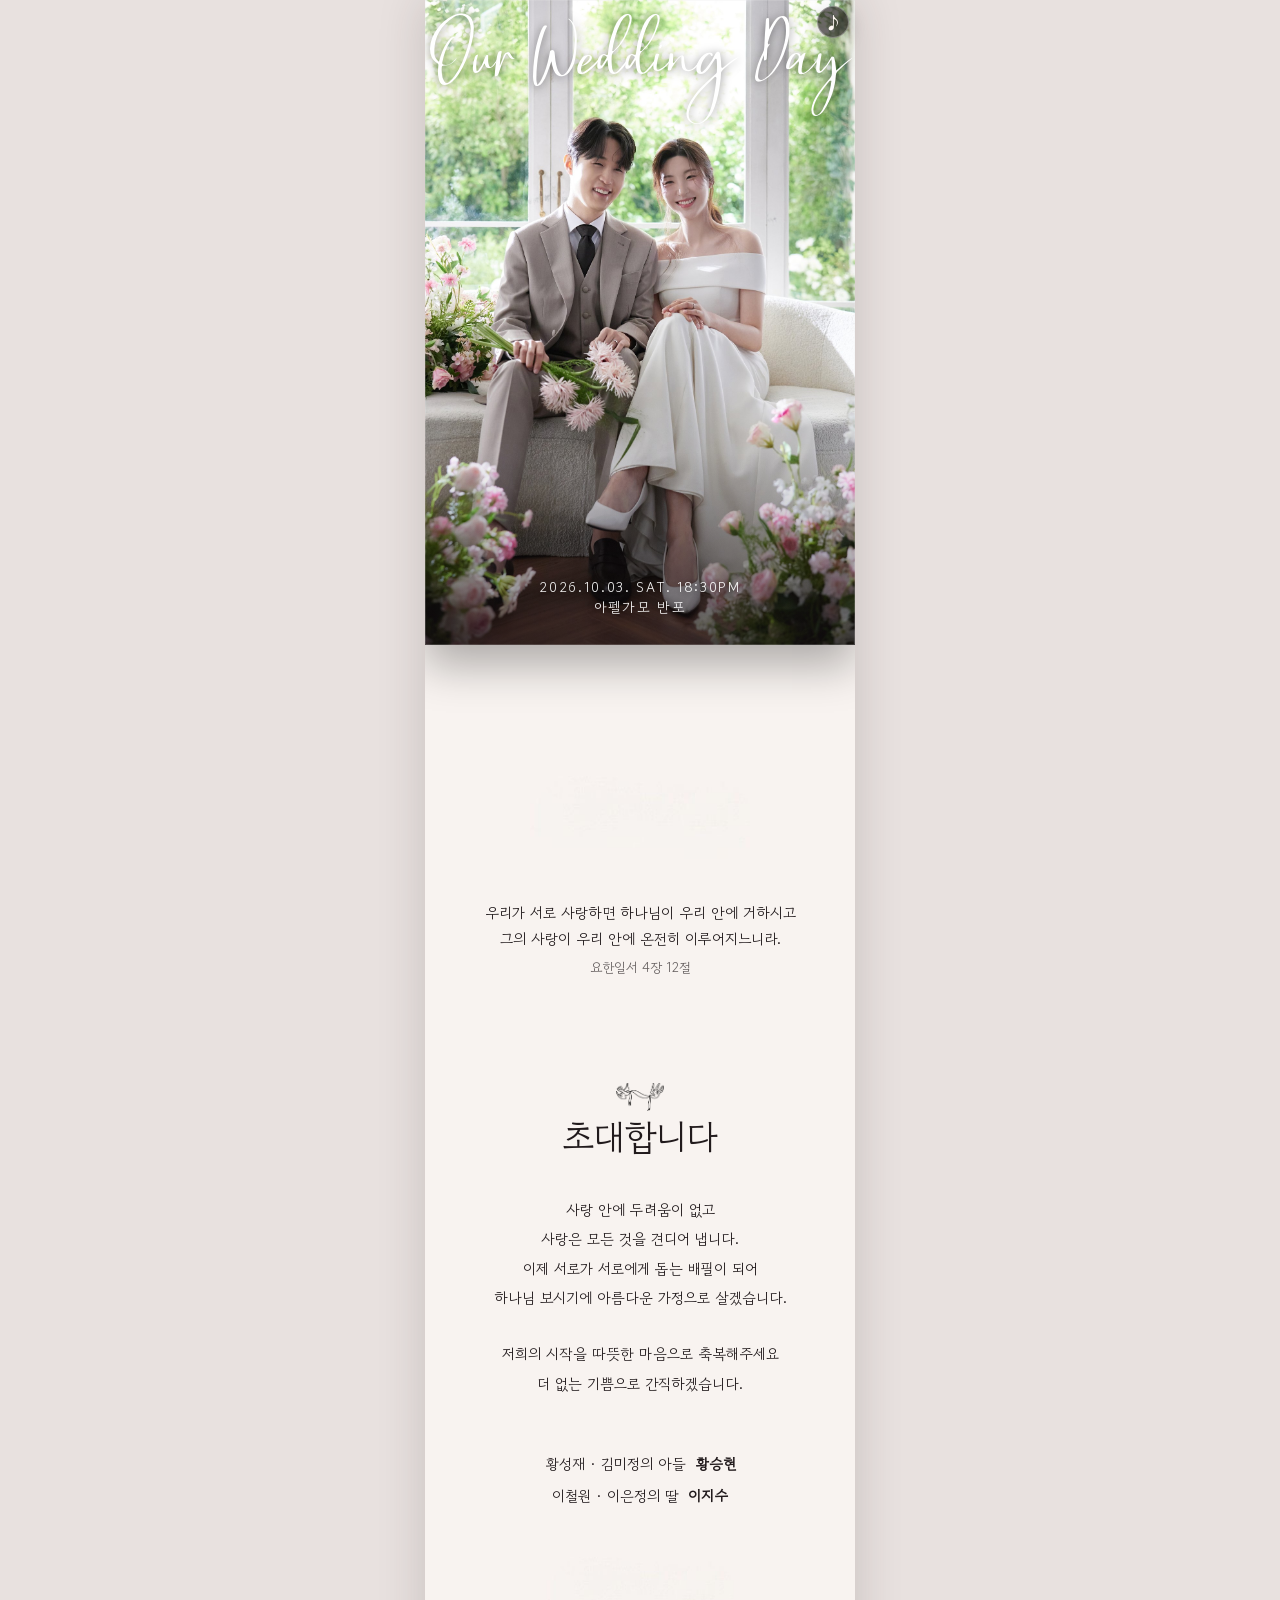
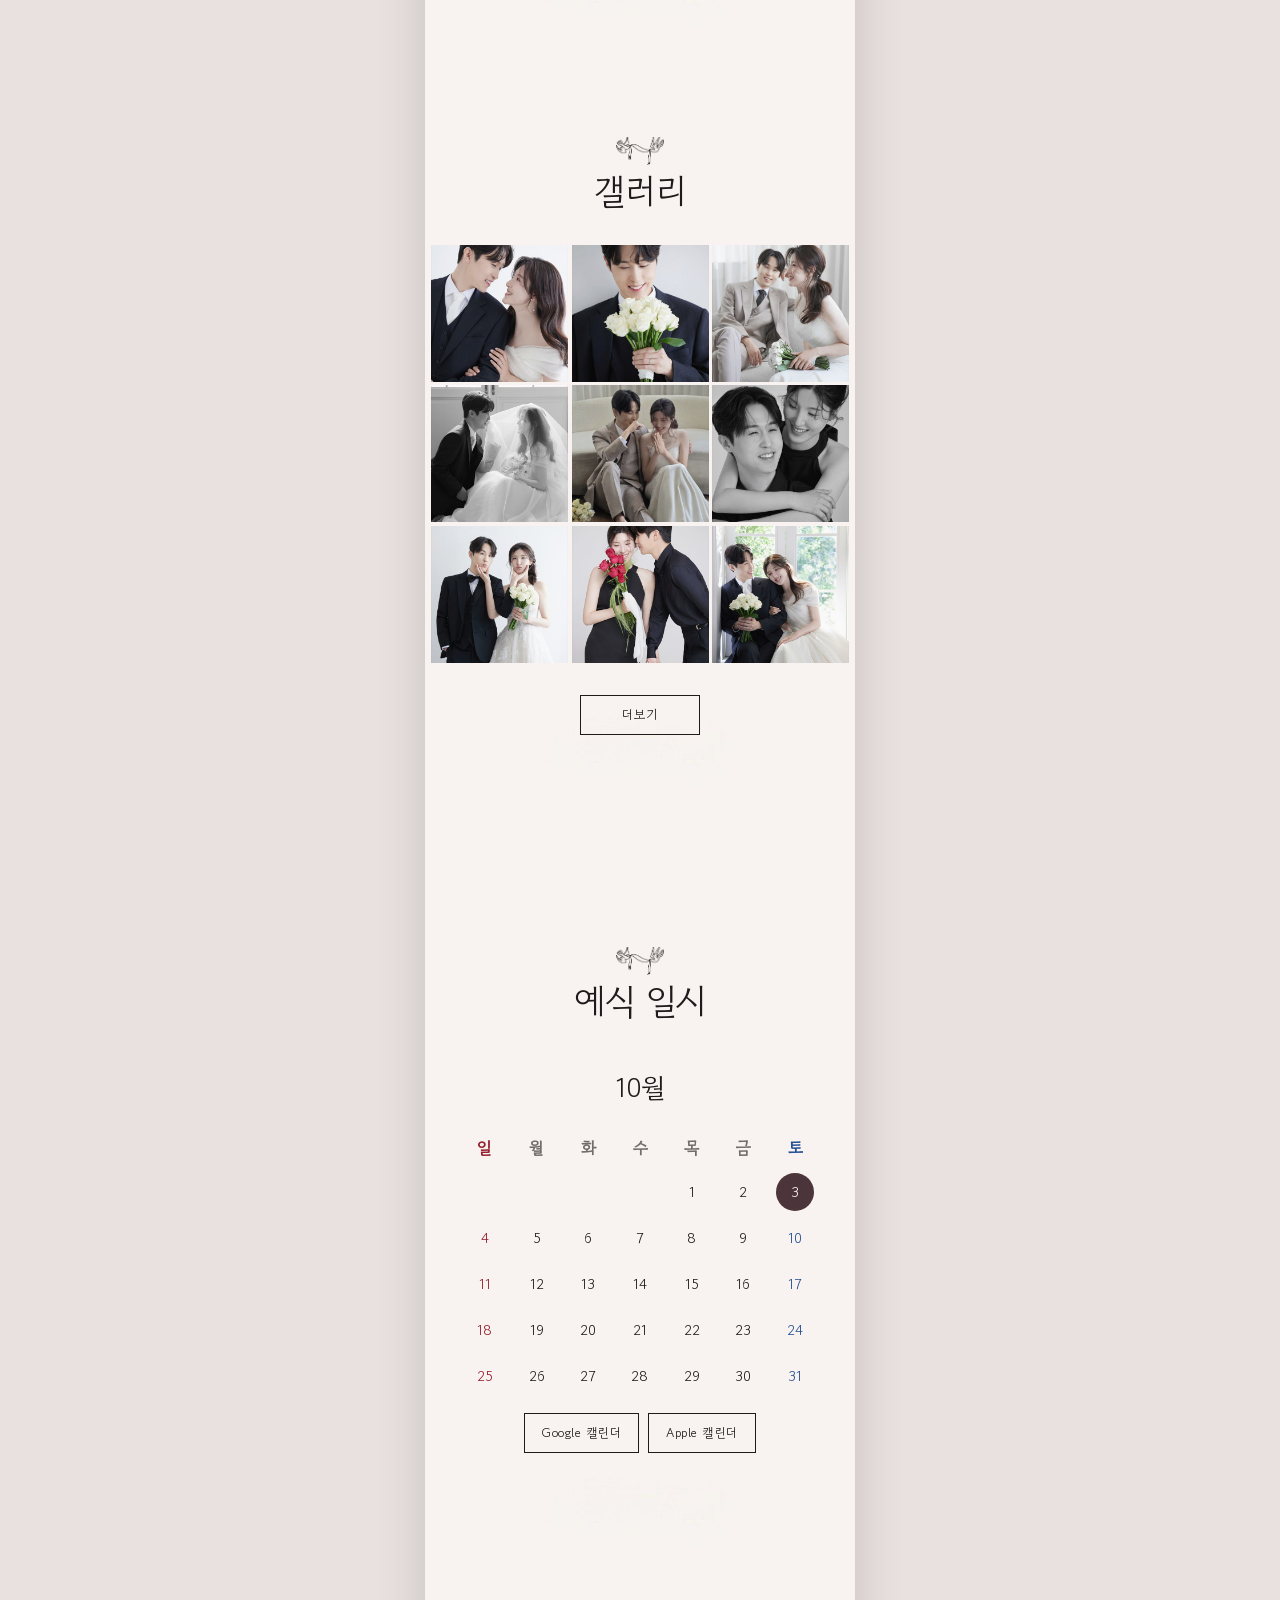
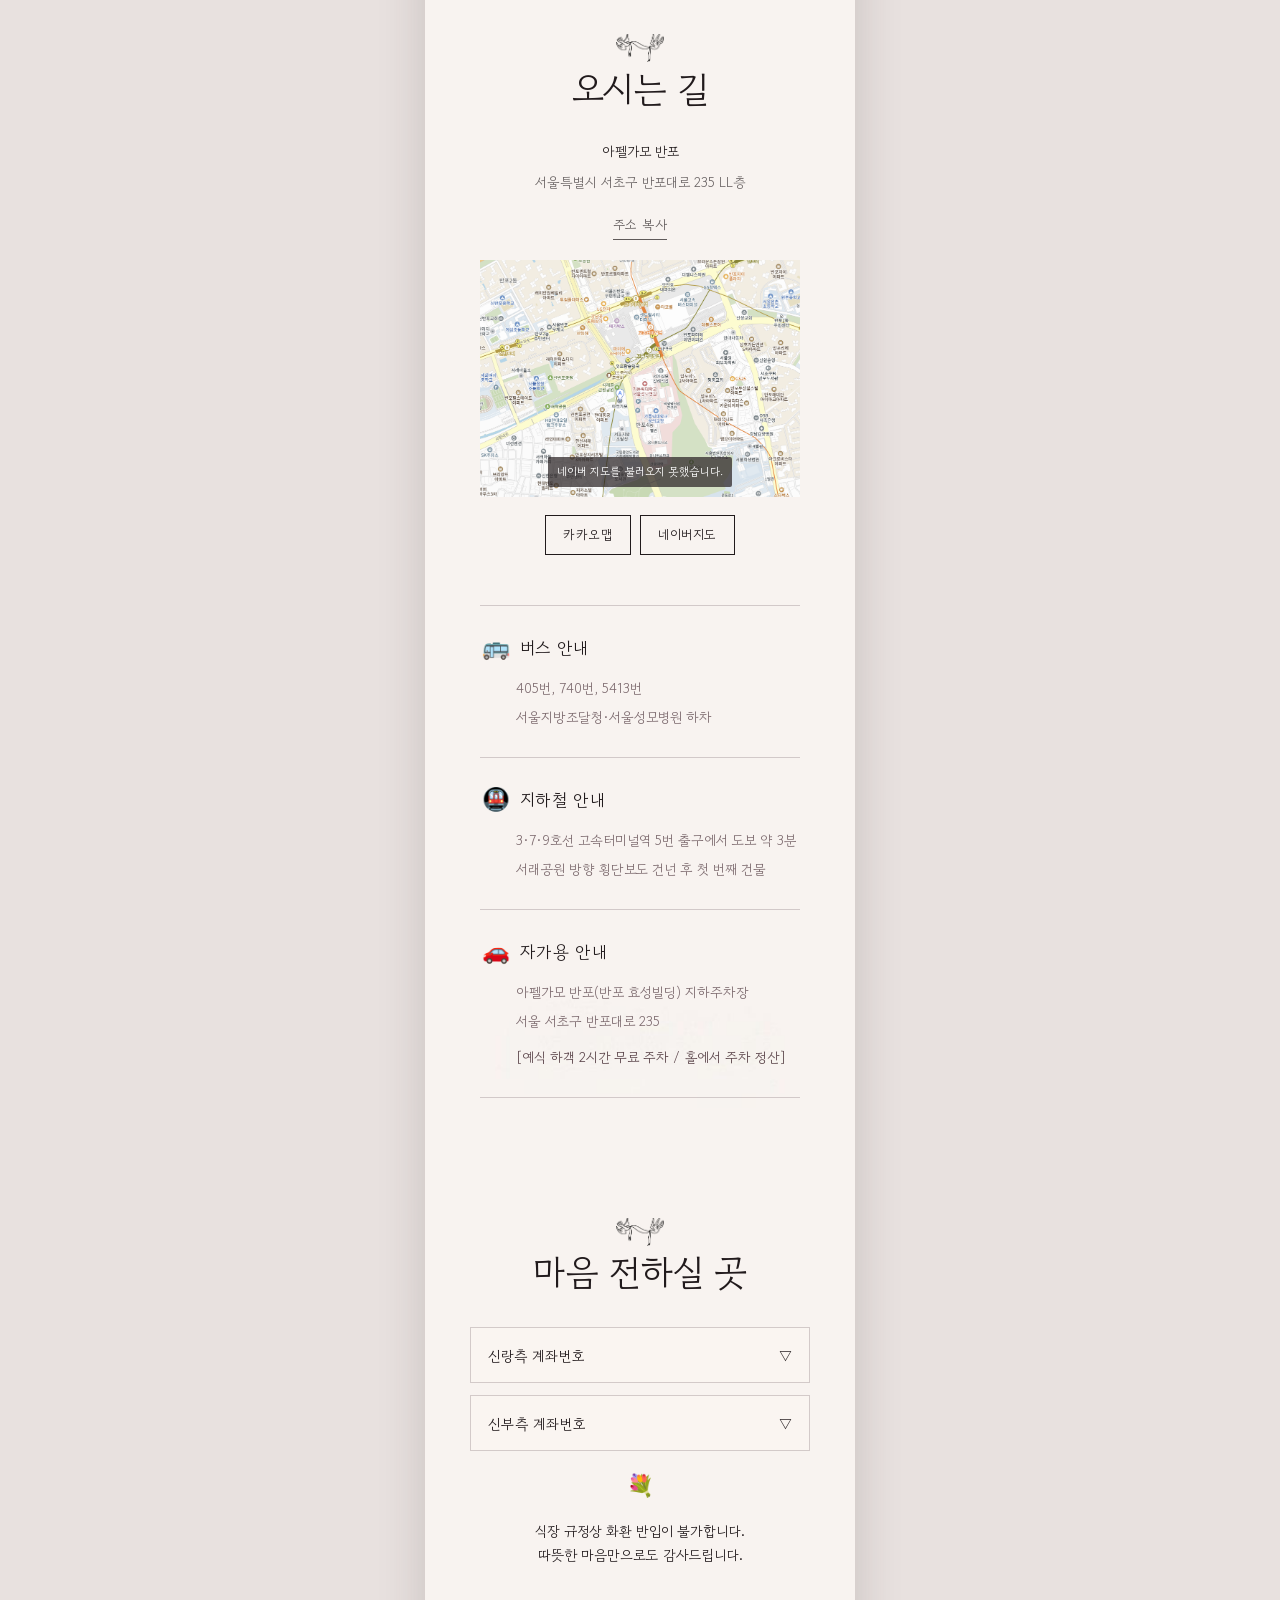
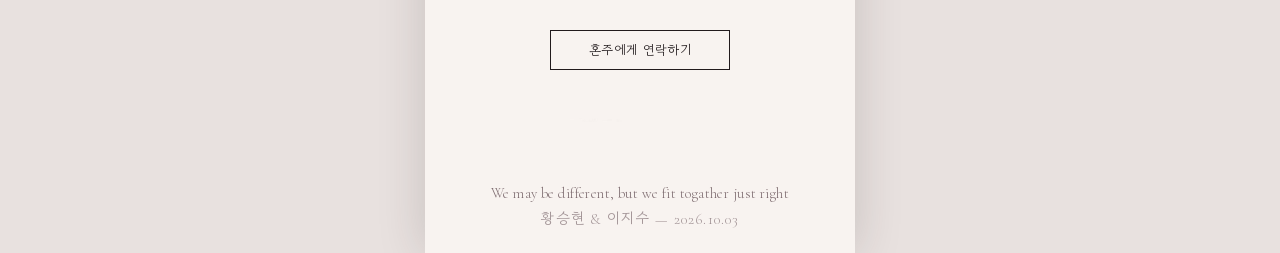
==== commit 24e3d700: "Add files via upload" ====
--- a/index.html
+++ b/index.html
@@ -18,7 +18,7 @@
   <link rel="preload" as="image" href="images/hero/1.jpg?v=20260902-1" fetchpriority="high">
   <link rel="preload" as="font" href="fonts/bethany-regular.otf" type="font/otf" crossorigin>
   <link rel="stylesheet" href="styles.css?v=20260902-7">
-  <script src="config.js?v=20260902-1"></script>
+  <script src="config.js?v=20260904-1"></script>
 </head>
 <body>
 
@@ -105,7 +105,7 @@
         <div class="greeting__body">
           <h2 class="section__title greeting__title animate-item" data-animate="fade-up">초대합니다</h2>
           <div class="greeting__message animate-item" data-animate="fade-up">
-            <p>사랑 안에 두려움이 없고<br>사랑은 모든 것을 견디어 냅니다.<br>이제 서로가 서로에게 돕는 베필이 되어<br>하나님 보시기에 아름다운 가정으로 살겠습니다.</p>
+            <p>사랑 안에 두려움이 없고<br>사랑은 모든 것을 견디어 냅니다.<br>이제 서로가 서로에게 돕는 배필이 되어<br>하나님 보시기에 아름다운 가정으로 살겠습니다.</p>
             <p>저희의 시작을 따뜻한 마음으로 축복해주세요<br>더 없는 기쁨으로 간직하겠습니다.</p>
           </div>
           <div class="greeting__parents animate-item" data-animate="fade-up" id="greetingParents"></div>
@@ -240,6 +240,6 @@
 
   </main>
 
-  <script src="script.js?v=20260902-7"></script>
+  <script src="script.js?v=20260904-1"></script>
 </body>
 </html>
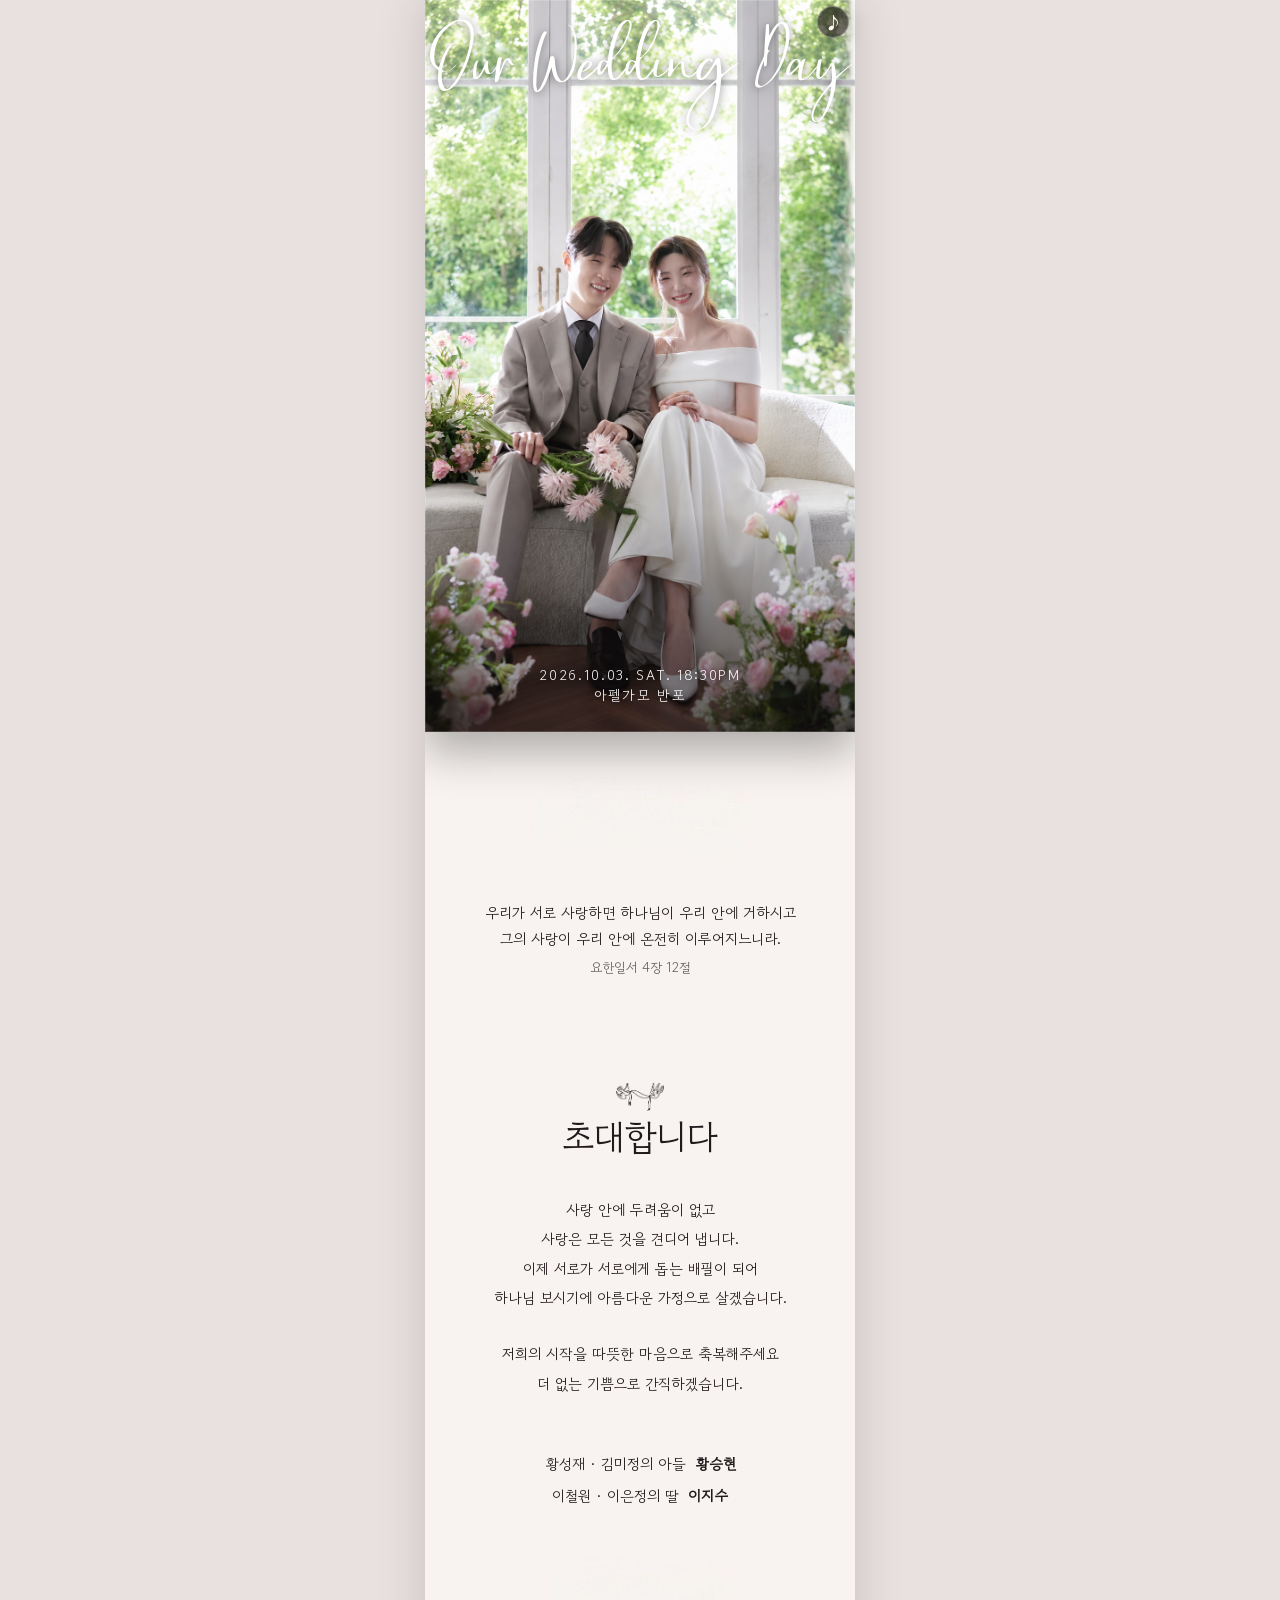
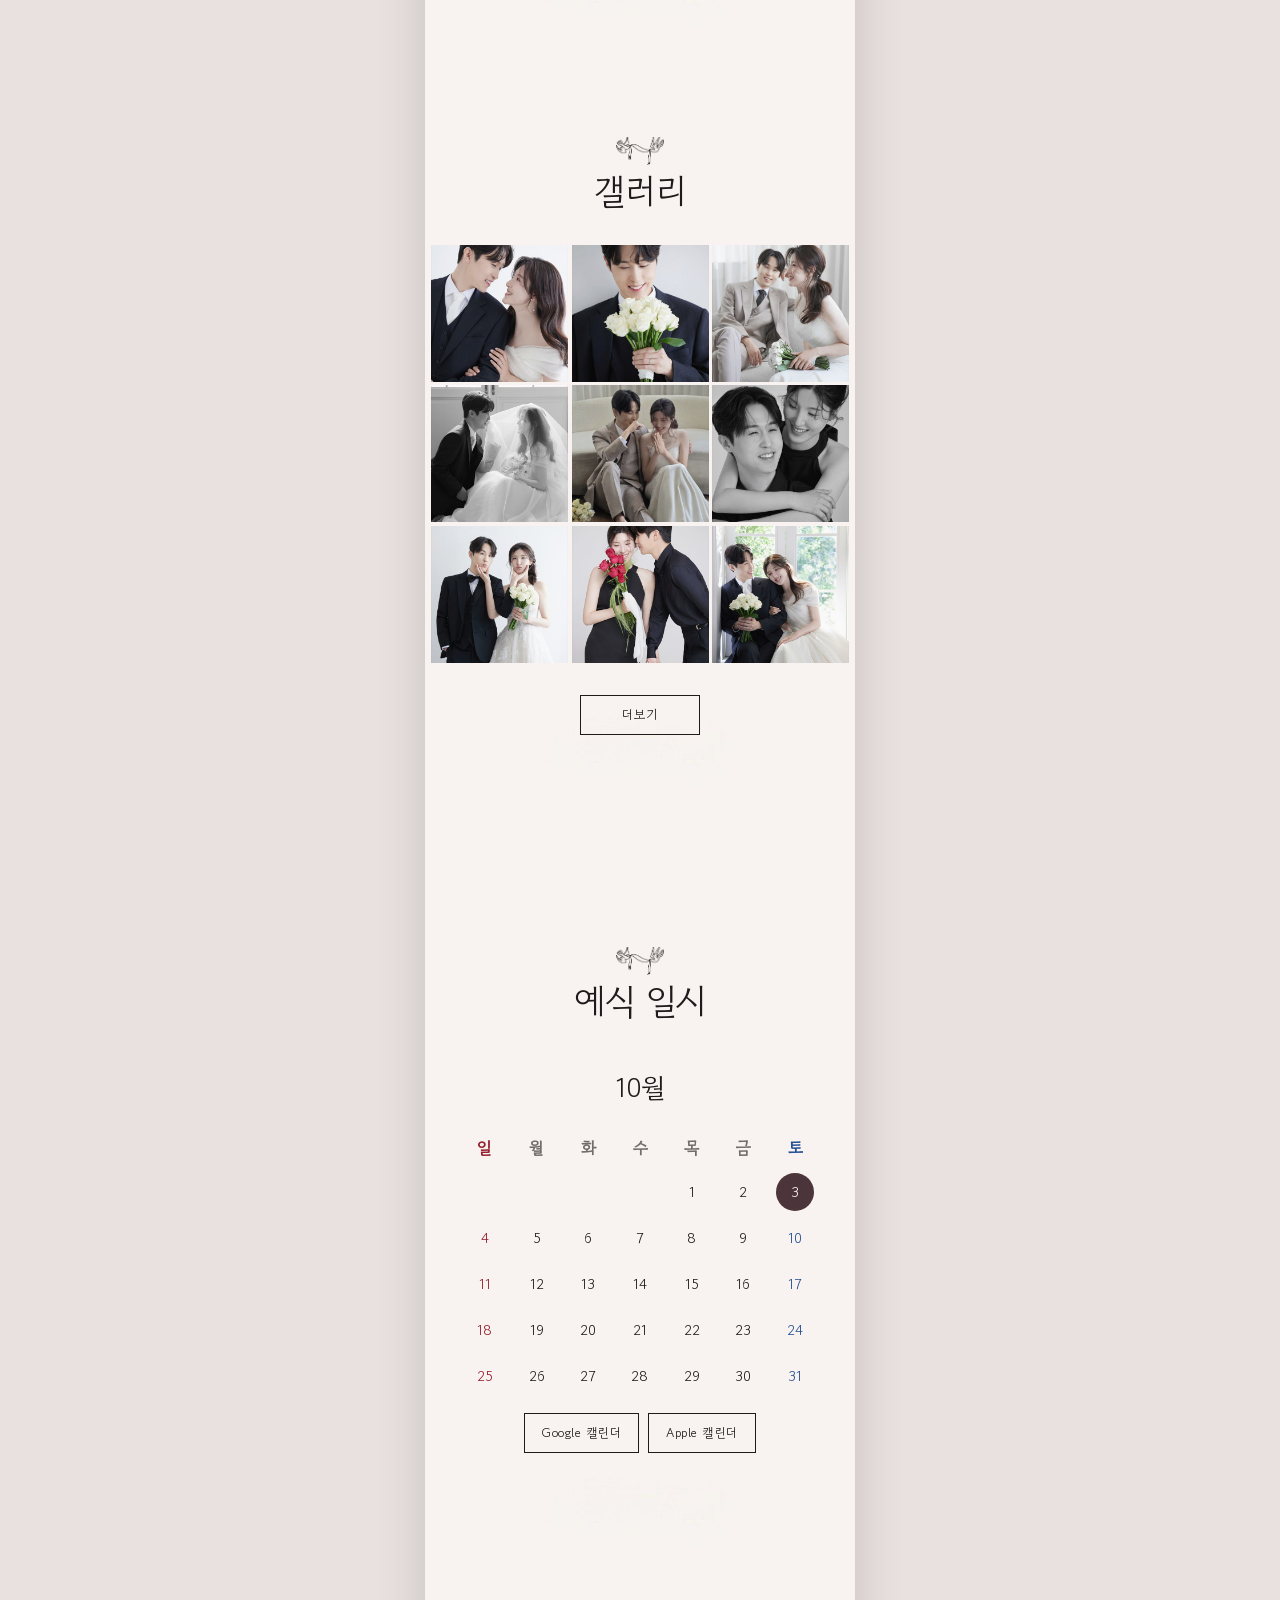
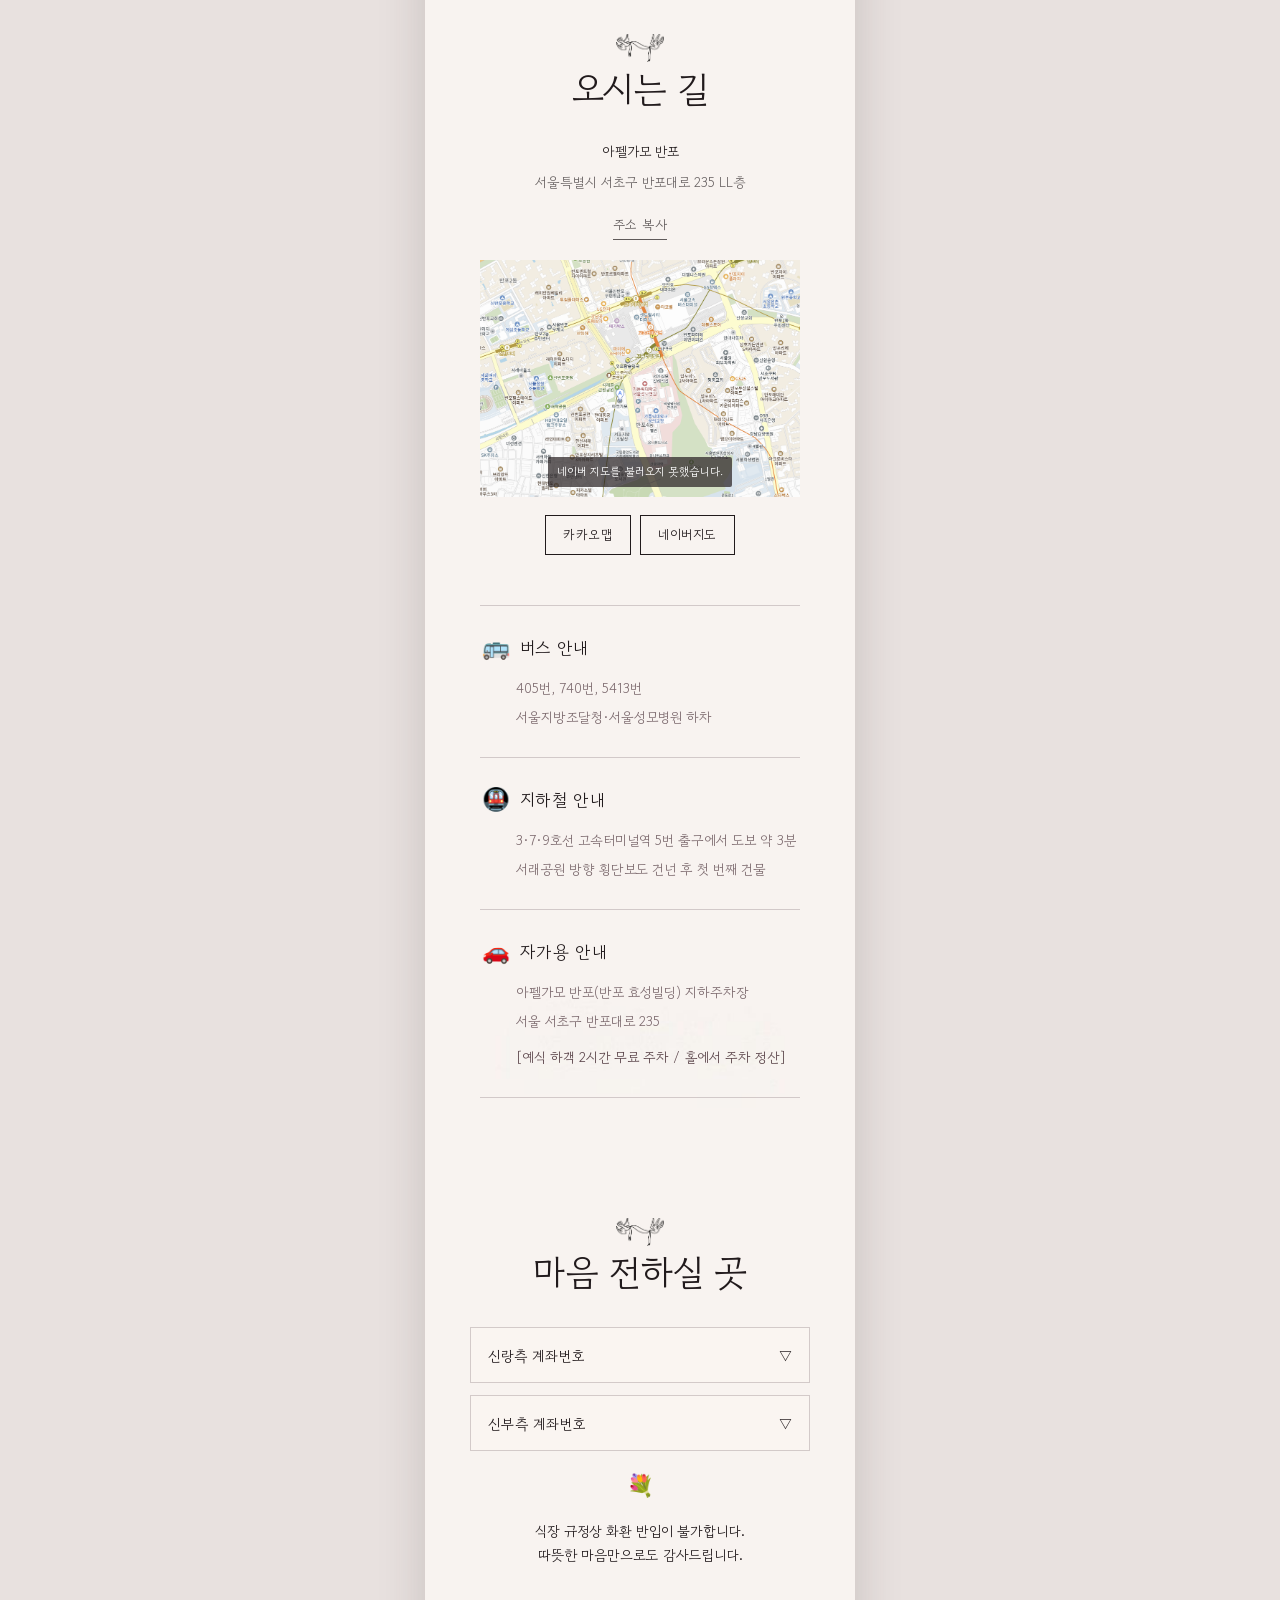
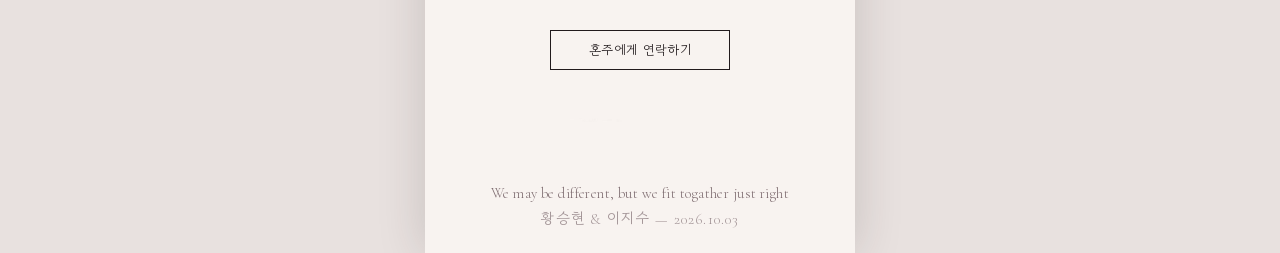
==== commit 2d2f0125: "Add files via upload" ====
--- a/index.html
+++ b/index.html
@@ -15,9 +15,9 @@
 
   <title>황승현 ♥ 이지수 결혼합니다</title>
 
-  <link rel="preload" as="image" href="images/hero/1.jpg?v=20260902-1" fetchpriority="high">
+  <link rel="preload" as="image" href="images/hero/1.png?v=20260905-1" type="image/png" fetchpriority="high">
   <link rel="preload" as="font" href="fonts/bethany-regular.otf" type="font/otf" crossorigin>
-  <link rel="stylesheet" href="styles.css?v=20260902-7">
+  <link rel="stylesheet" href="styles.css?v=20260905-3">
   <script src="config.js?v=20260904-1"></script>
 </head>
 <body>
@@ -74,7 +74,7 @@
     <section class="page page--dark hero" id="hero">
       <div class="page__inner hero__inner">
         <figure class="hero__photo-frame">
-          <img class="hero__photo" id="heroPhoto" src="images/hero/1.jpg?v=20260902-1" width="1333" height="2000" alt="신랑 신부 웨딩 사진" loading="eager" decoding="async" fetchpriority="high">
+          <img class="hero__photo" id="heroPhoto" src="images/hero/1.png?v=20260905-1" width="961" height="1637" alt="신랑 신부 웨딩 사진" loading="eager" decoding="async" fetchpriority="high">
           <header class="hero__heading">
             <p class="hero__eyebrow">Our Wedding Day</p>
           </header>
--- a/styles.css
+++ b/styles.css
@@ -290,7 +290,7 @@
 .hero__heading {
   position: absolute;
   z-index: 2;
-  top: clamp(22px, 5.5vw, 28px);
+  top: clamp(28px, 7vw, 34px);
   right: 4px;
   left: 4px;
   color: #fff;
@@ -311,7 +311,7 @@
 .hero__photo-frame {
   position: relative;
   width: auto;
-  aspect-ratio: 1333 / 2000;
+  aspect-ratio: 961 / 1637;
   margin-right: calc(-1 * max(28px, var(--safe-right)));
   margin-left: calc(-1 * max(28px, var(--safe-left)));
   overflow: hidden;
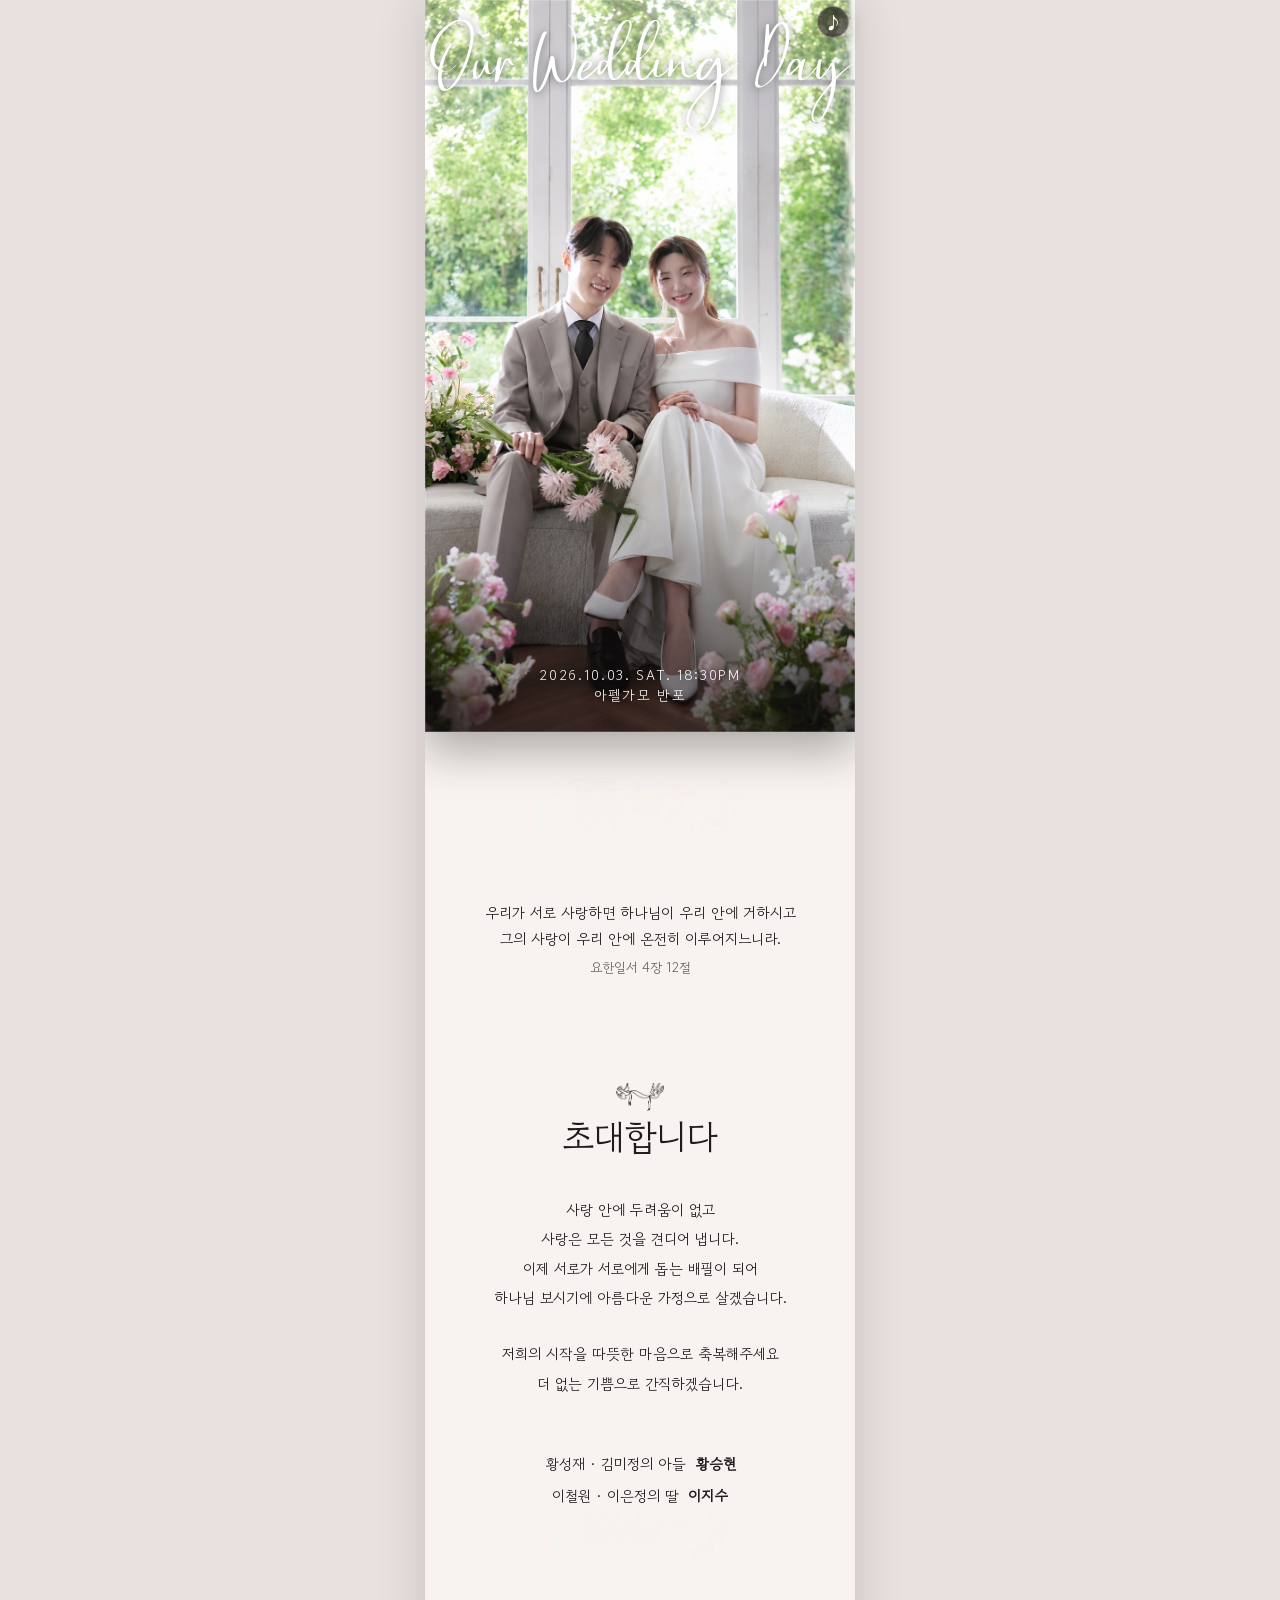
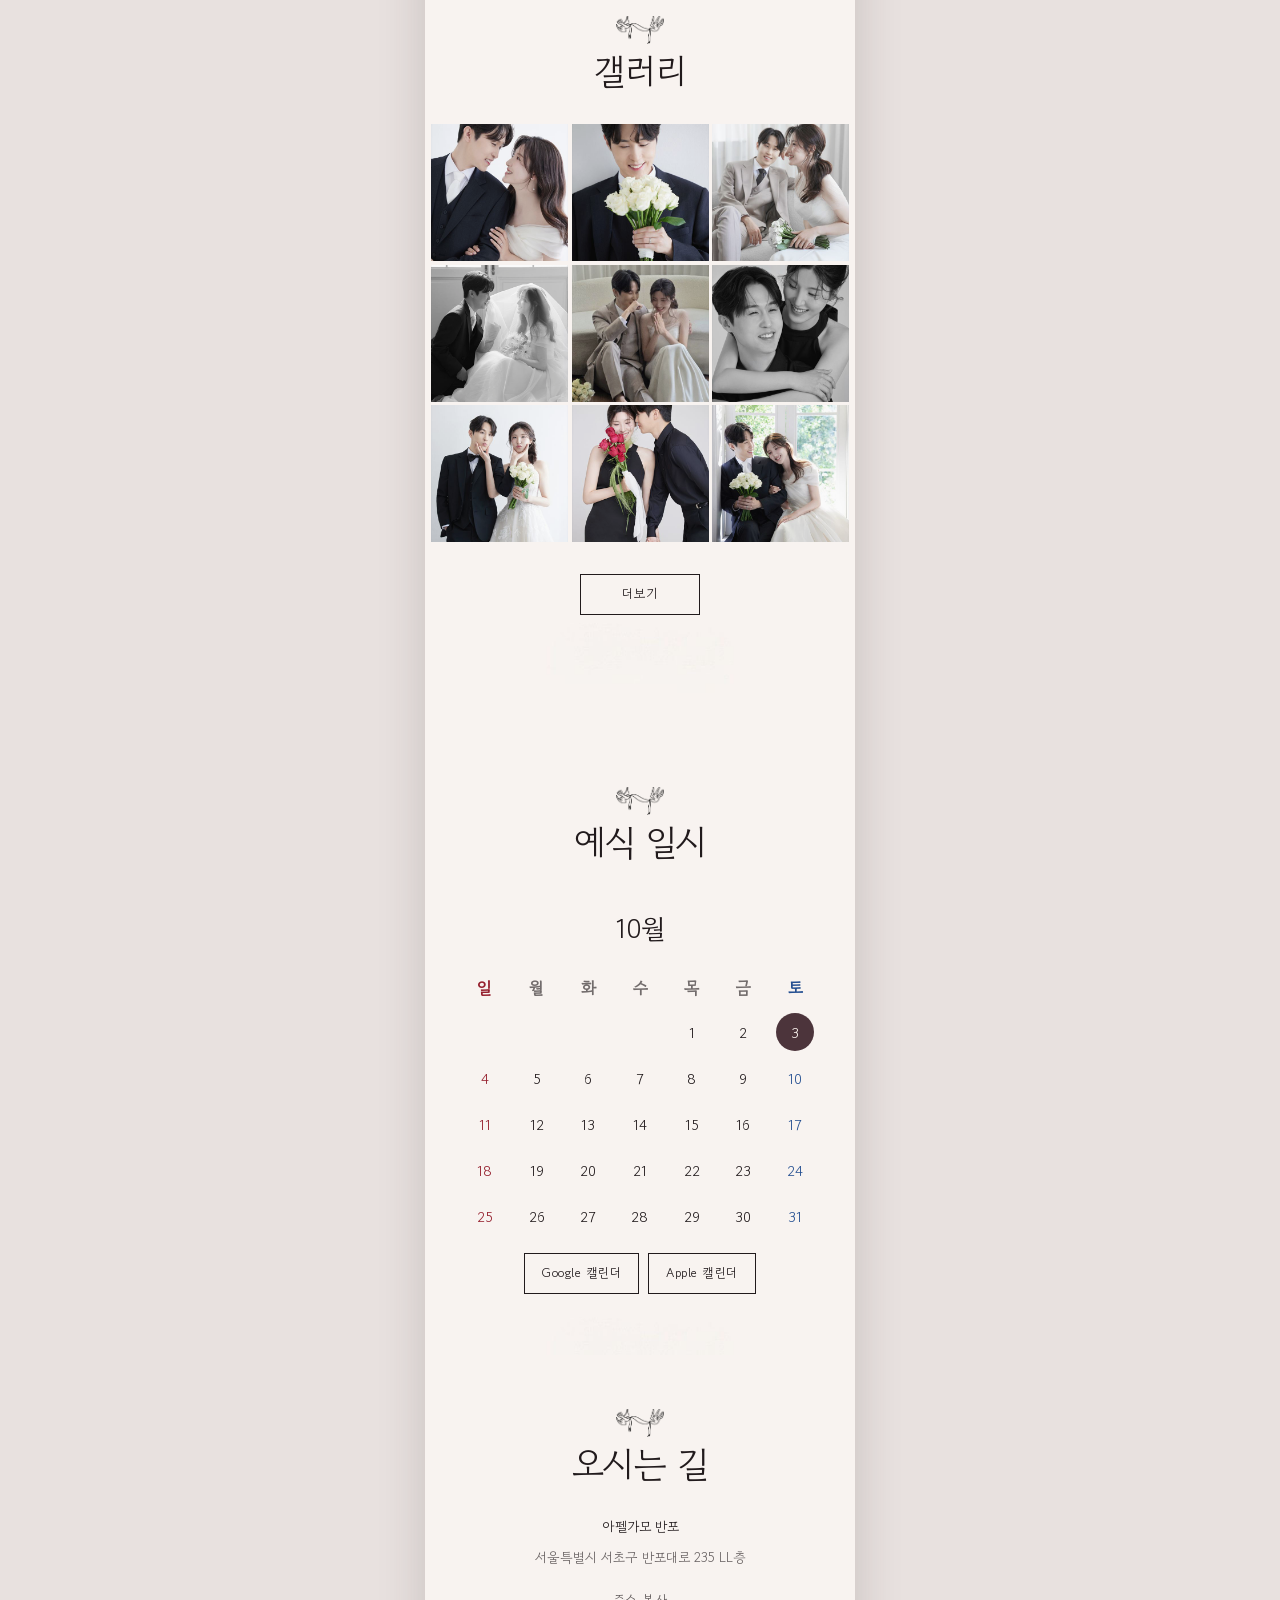
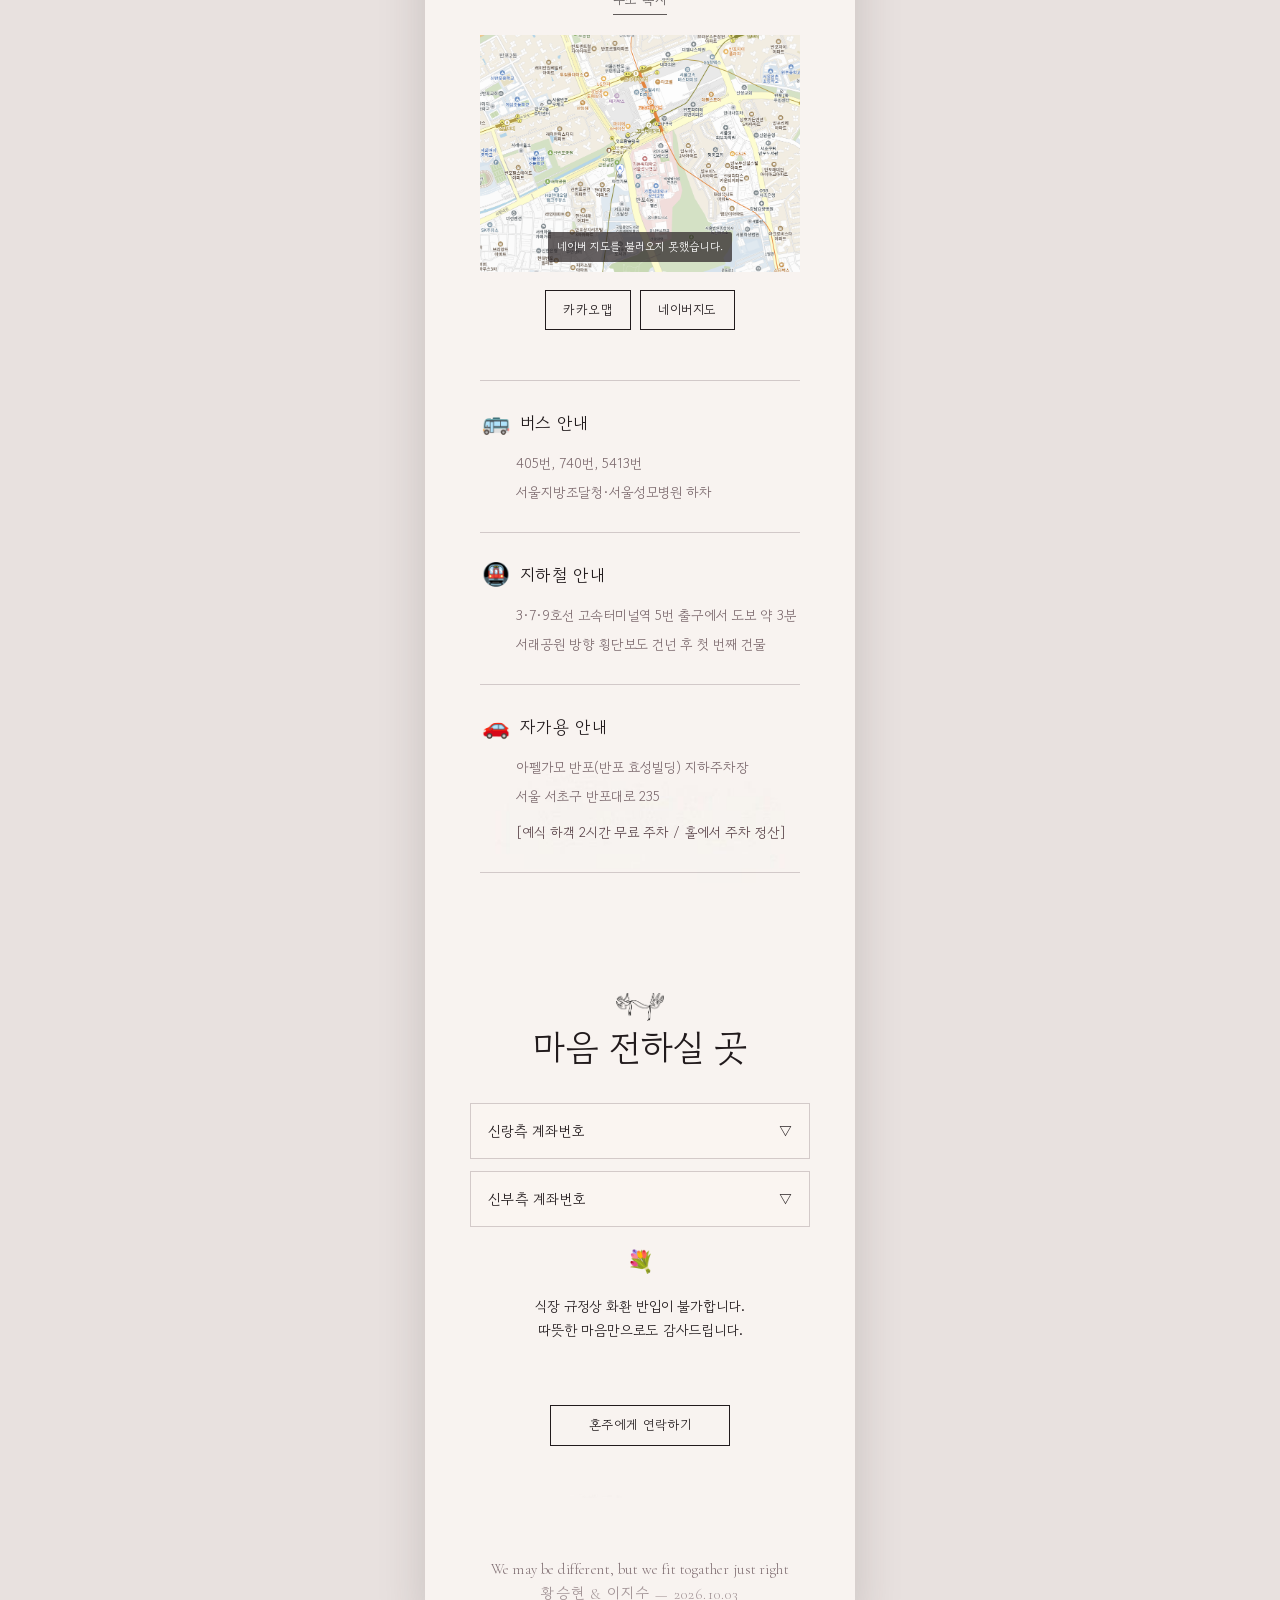
==== commit 8f8484f4: "Add files via upload" ====
--- a/index.html
+++ b/index.html
@@ -17,7 +17,7 @@
 
   <link rel="preload" as="image" href="images/hero/1.png?v=20260905-1" type="image/png" fetchpriority="high">
   <link rel="preload" as="font" href="fonts/bethany-regular.otf" type="font/otf" crossorigin>
-  <link rel="stylesheet" href="styles.css?v=20260905-3">
+  <link rel="stylesheet" href="styles.css?v=20260905-6">
   <script src="config.js?v=20260904-1"></script>
 </head>
 <body>
--- a/styles.css
+++ b/styles.css
@@ -310,8 +310,8 @@
 
 .hero__photo-frame {
   position: relative;
+  flex: 0 0 auto;
   width: auto;
-  aspect-ratio: 961 / 1637;
   margin-right: calc(-1 * max(28px, var(--safe-right)));
   margin-left: calc(-1 * max(28px, var(--safe-left)));
   overflow: hidden;
@@ -343,6 +343,7 @@
 .hero__photo {
   width: 100%;
   height: auto;
+  aspect-ratio: 961 / 1637;
 }
 
 .hero__content {
@@ -369,11 +370,13 @@
 .countdown { display: none; }
 
 /* Page 2 */
+.page.greeting { min-height: auto; }
+
 .greeting__inner {
   display: flex;
   flex-direction: column;
   justify-content: flex-start;
-  min-height: var(--stable-viewport-height);
+  min-height: auto;
   margin: 0 auto;
   padding-top: 0;
   padding-bottom: 58px;
@@ -443,9 +446,10 @@
 }
 
 /* Gallery */
-.gallery { min-height: var(--stable-viewport-height); }
+.gallery { min-height: auto; }
 
 .page__inner.gallery__inner {
+  margin: 0 auto;
   padding-top: 50px;
   padding-right: 6px;
   padding-bottom: 58px;
@@ -536,6 +540,7 @@
 
 /* Page 6 */
 .location__inner {
+  margin: 0 auto;
   padding-top: 54px;
   padding-bottom: 64px;
 }
@@ -742,9 +747,13 @@
   display: flex;
   flex-direction: column;
   justify-content: center;
+  margin: 0 auto;
   padding-right: max(14px, var(--safe-right));
   padding-left: max(14px, var(--safe-left));
 }
+
+.page.calendar-section,
+.page.location { min-height: auto; }
 
 .calendar-section .section__title { margin-bottom: 42px; }
 .account .section__title { margin-bottom: 34px; }
@@ -1219,8 +1228,7 @@
 @media (min-width: 700px) {
   .page { min-height: 760px; }
 
-  .hero__inner,
-  .greeting__inner { min-height: 760px; }
+  .hero__inner { min-height: 760px; }
 
   .contact-modal { align-items: center; }
 
